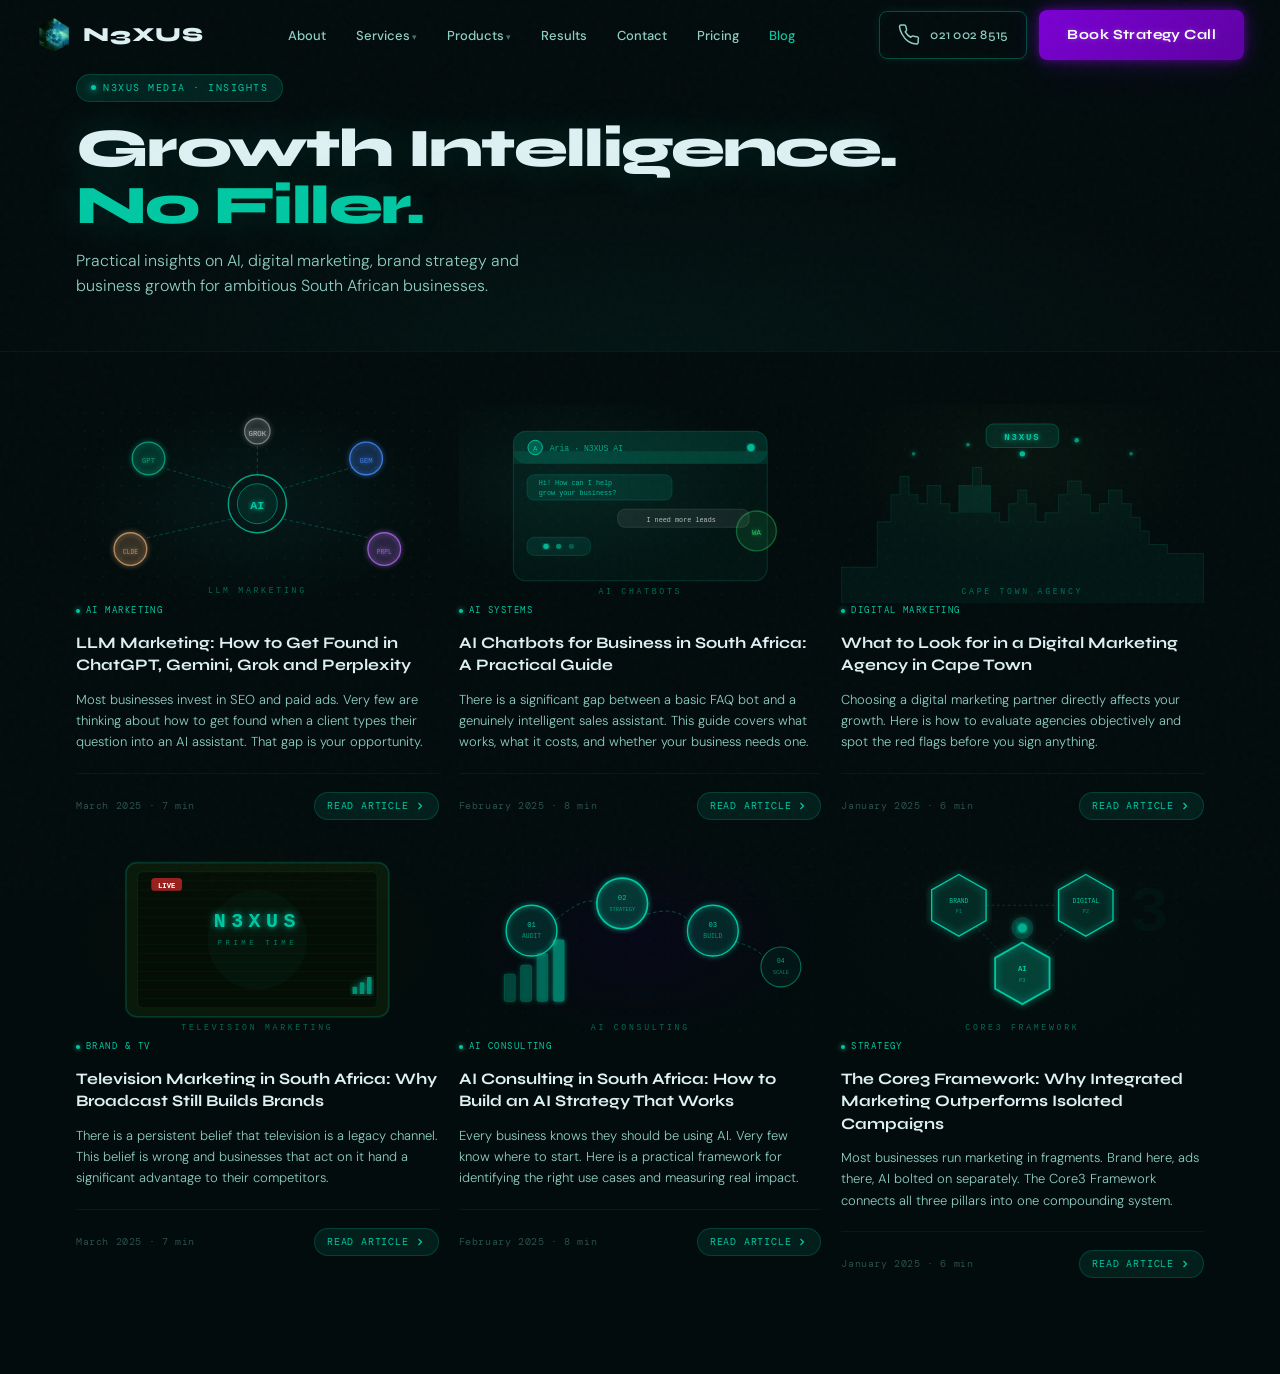
==== blog/index.html @ 3544cb9c "Add files via upload" ====
<!DOCTYPE html>
<html lang="en">
<head>
<meta charset="UTF-8">
<meta name="viewport" content="width=device-width, initial-scale=1.0, viewport-fit=cover">
<meta name="description" content="Growth intelligence for South African businesses. AI, digital marketing, brand strategy and business growth — no filler.">
<meta property="og:title" content="Blog &amp; Insights | N3XUS Media">
<meta property="og:description" content="Practical insights on AI, digital marketing, brand strategy and business growth for ambitious South African businesses.">
<title>Blog &amp; Insights | N3XUS Media</title>
<link rel="icon" type="image/svg+xml" href="[data-uri]">
<link rel="preconnect" href="https://fonts.googleapis.com">
<link rel="preconnect" href="https://fonts.gstatic.com" crossorigin>
<link href="https://fonts.googleapis.com/css2?family=Syne:wght@700;800&family=DM+Sans:wght@300;400;500;700&family=DM+Mono:wght@300;400;500&display=swap" rel="stylesheet">
<style>


/* ══════════════════════════════
   SYRAX UI DESIGN SYSTEM
   Applied to N3XUS Media v4
══════════════════════════════ */
:root {
  /* Backgrounds */
  --bg:       #030c0d;
  --bg2:      #040c0f;
  --bg3:      #060e11;
  --surface:  #091518;
  --surf2:    #0e1c20;

  /* Borders */
  --bdr:  rgba(0,200,163,0.08);
  --bdr2: rgba(0,200,163,0.18);
  --bdr3: rgba(0,200,163,0.3);

  /* Teal accent — primary brand */
  --accent:      #00c8a3;


  /* Text */
  --white:  #ddf0f2;
  --white2: #ddf0f2;
  --white3: #8ecfc4;
  --white4: #2a4f49;

  /* Gold — warnings / secondary status only */
  --gold:     #7b00d4;
  --gold2:    #5e00a3;
  --gold-dim: rgba(123,0,212,0.12);
  --gold-bdr: rgba(123,0,212,0.35);

  /* Status */
  --green: #00b391;
  --red:   #FF5555;

  /* Neon glows */
  --neon-teal:  0 0 2px rgba(255,255,255,0.15), 0 0 12px #00c8a3, 0 0 25px rgba(0,200,163,0.95), 0 0 55px rgba(0,200,163,0.6), 0 0 100px rgba(0,200,163,0.3), 0 0 160px rgba(0,200,163,0.12);
  --neon-gold:  0 0 2px rgba(255,255,255,0.15), 0 0 12px #7b00d4, 0 0 25px rgba(123,0,212,0.95), 0 0 55px rgba(123,0,212,0.65), 0 0 100px rgba(123,0,212,0.35), 0 0 160px rgba(123,0,212,0.15);

  --font-display: 'Syne', sans-serif;
  --font-head:    'Syne', sans-serif;
  --font-body:    'DM Sans', sans-serif;
  --font-mono:    'DM Mono', monospace;
}


/* ── BUTTON NEON PULSE ── */
@keyframes btnPulseGreen{
  0%,100%{box-shadow:0 0 8px #00c8a3,0 0 20px rgba(0,200,163,0.6),0 0 50px rgba(0,200,163,0.25),0 0 100px rgba(0,200,163,0.08)}
  50%{box-shadow:0 0 14px #00c8a3,0 0 35px rgba(0,200,163,0.8),0 0 80px rgba(0,200,163,0.4),0 0 140px rgba(0,200,163,0.15)}
}
@keyframes btnPulsePurple{
  0%,100%{box-shadow:0 0 8px #7b00d4,0 0 20px rgba(123,0,212,0.65),0 0 50px rgba(123,0,212,0.28),0 0 100px rgba(123,0,212,0.1)}
  50%{box-shadow:0 0 14px #7b00d4,0 0 35px rgba(123,0,212,0.85),0 0 80px rgba(123,0,212,0.45),0 0 140px rgba(123,0,212,0.18)}
}

*,*::before,*::after{box-sizing:border-box;margin:0;padding:0;-webkit-tap-highlight-color:transparent}
html{scroll-behavior:smooth;-webkit-text-size-adjust:100%}
body{
  background:var(--bg);color:var(--white2);
  font-family:var(--font-body);font-size:16px;line-height:1.6;
  overflow-x:hidden;-webkit-font-smoothing:antialiased;
}

/* Scrollbar */
::-webkit-scrollbar{width:3px}
::-webkit-scrollbar-track{background:var(--bg)}
::-webkit-scrollbar-thumb{background:var(--accent);border-radius:3px;box-shadow:0 0 8px rgba(0,200,163,0.7)}

/* Fine grain texture */
body::before{
  content:'';position:fixed;inset:0;pointer-events:none;z-index:999;opacity:0.02;
  background-image:url("data:image/svg+xml,%3Csvg viewBox='0 0 200 200' xmlns='http://www.w3.org/2000/svg'%3E%3Cfilter id='n'%3E%3CfeTurbulence type='fractalNoise' baseFrequency='0.85' numOctaves='4'/%3E%3C/filter%3E%3Crect width='100%25' height='100%25' filter='url(%23n)'/%3E%3C/svg%3E");
}

img,svg,video{max-width:100%;height:auto}

/* ── LAYOUT ── */
.container{max-width:1200px;margin:0 auto;padding:0 36px}

/* ── TAGS ── */
.tag{
  display:inline-flex;align-items:center;gap:7px;
  background:rgba(0,200,163,0.12);border:1px solid rgba(0,200,163,0.2);
  color:var(--accent);padding:5px 14px;border-radius:100px;
  font-family:var(--font-mono);font-size:10px;letter-spacing:0.15em;text-transform:uppercase;
}
.tag::before{content:'';width:5px;height:5px;background:var(--accent);border-radius:50%;box-shadow:0 0 6px var(--accent), 0 0 15px rgba(0,200,163,0.7)}
.tag-ice{
  display:inline-flex;align-items:center;gap:7px;
  background:rgba(0,200,163,0.07);border:1px solid rgba(0,200,163,0.2);
  color:var(--accent);padding:5px 14px;border-radius:100px;
  font-family:var(--font-mono);font-size:10px;letter-spacing:0.15em;text-transform:uppercase;
}

.tag-purple{
  display:inline-flex;align-items:center;gap:7px;
  background:rgba(0,200,163,0.08);border:1px solid rgba(0,200,163,0.2);
  color:var(--accent);padding:5px 14px;border-radius:100px;
  font-family:var(--font-mono);font-size:10px;letter-spacing:0.15em;text-transform:uppercase;
}
.tag-purple::before{content:'';width:5px;height:5px;background:var(--accent);border-radius:50%;
  box-shadow:0 0 6px var(--accent),0 0 16px rgba(0,200,163,0.6)}

.tag-ice::before{content:'';width:5px;height:5px;background:var(--accent);border-radius:50%;box-shadow:0 0 6px var(--accent), 0 0 15px rgba(0,200,163,0.7)}

/* ── BUTTONS ── */
.btn-primary{
  display:inline-flex;align-items:center;gap:10px;
  background:var(--accent);color:#030d07;
  font-family:var(--font-head);font-size:14px;font-weight:700;
  padding:14px 28px;border-radius:8px;border:none;cursor:pointer;
  text-decoration:none;transition:all 0.3s;letter-spacing:0.03em;
  box-shadow:0 0 8px rgba(0,200,163,0.5),0 0 22px rgba(0,200,163,0.25),0 0 50px rgba(0,200,163,0.1);
  text-shadow:0 0 6px rgba(0,50,20,0.5);
}
.btn-primary:hover{transform:translateY(-2px);box-shadow:0 0 10px rgba(0,200,163,0.8),0 0 30px rgba(0,200,163,0.55),0 0 70px rgba(0,200,163,0.3),0 0 130px rgba(0,200,163,0.12)}

.btn-gold{
  display:inline-flex;align-items:center;gap:10px;
  background:linear-gradient(135deg,var(--gold),var(--gold2));color:#fff;
  font-family:var(--font-head);font-size:14px;font-weight:700;
  padding:14px 28px;border-radius:8px;border:none;cursor:pointer;
  text-decoration:none;transition:all 0.3s;letter-spacing:0.03em;
  box-shadow:0 0 8px rgba(123,0,212,0.55),0 0 22px rgba(123,0,212,0.3),0 0 50px rgba(123,0,212,0.12);
  text-shadow:0 0 6px rgba(200,150,255,0.4);
}
.btn-gold:hover{transform:translateY(-2px);box-shadow:0 0 10px rgba(123,0,212,0.85),0 0 30px rgba(123,0,212,0.6),0 0 70px rgba(123,0,212,0.35),0 0 130px rgba(123,0,212,0.15)}

.btn-ghost{
  display:inline-flex;align-items:center;gap:10px;
  background:transparent;border:1px solid rgba(0,200,163,0.35);color:var(--white3);
  font-family:var(--font-head);font-size:14px;font-weight:500;
  padding:13px 28px;border-radius:8px;cursor:pointer;
  text-decoration:none;transition:all 0.3s;letter-spacing:0.02em;
  box-shadow:0 0 10px rgba(0,200,163,0.12),inset 0 0 12px rgba(0,200,163,0.04);
}
.btn-ghost:hover{border-color:var(--accent);color:var(--white);box-shadow:0 0 12px rgba(0,200,163,0.5),0 0 35px rgba(0,200,163,0.2),inset 0 0 20px rgba(0,200,163,0.06)}

/* ── SECTION HEAD ── */
.sec-head{text-align:center;margin-bottom:64px}
.sec-head .tag,.sec-head .tag-ice{margin-bottom:22px}
.sec-head h2{
  font-family:var(--font-display);font-size:clamp(2rem,4vw,3rem);font-weight:800;
  line-height:1.1;margin-bottom:18px;letter-spacing:-0.02em;
  text-shadow:0 0 18px rgba(0,200,163,0.6), 0 0 45px rgba(0,200,163,0.3), 0 0 90px rgba(0,200,163,0.08);
}
.sec-head p{font-size:0.95rem;color:var(--white3);max-width:580px;margin:0 auto;line-height:1.8;font-weight:300}

/* ── NEON TEXT ── */
.neon-w{color:var(--accent);text-shadow:0 0 2px rgba(255,255,255,0.12), 0 0 20px rgba(0,200,163,0.9), 0 0 45px rgba(0,200,163,0.6), 0 0 90px rgba(0,200,163,0.3)}
.neon-g{color:var(--gold);text-shadow:0 0 2px rgba(255,255,255,0.12), 0 0 20px rgba(123,0,212,0.9), 0 0 45px rgba(123,0,212,0.6), 0 0 90px rgba(123,0,212,0.3)}
.neon-i{color:var(--accent);text-shadow:0 0 2px rgba(255,255,255,0.12), 0 0 20px rgba(0,200,163,0.9), 0 0 45px rgba(0,200,163,0.6), 0 0 90px rgba(0,200,163,0.3)}

/* ── N3XUS BRAND FONT ── */
.n3xus-brand{font-family:var(--font-display);font-weight:800;letter-spacing:0.04em;text-transform:uppercase;font-style:normal}

/* ══════════════════════════════
   CORE3 FRAMEWORK SECTION
══════════════════════════════ */
.core3{
  padding:120px 0;position:relative;overflow:hidden;
  background:radial-gradient(ellipse 70% 60% at 50% 100%,rgba(0,200,163,0.06) 0%,transparent 60%);
}
.core3::before{
  content:'';position:absolute;inset:0;
  background-image:radial-gradient(rgba(0,200,163,0.05) 1px,transparent 1px);
  background-size:50px 50px;
  mask-image:radial-gradient(ellipse 90% 80% at 50% 50%,black,transparent);
}
.core3-triangle{
  position:absolute;top:50%;left:50%;transform:translate(-50%,-50%);
  width:600px;height:600px;pointer-events:none;opacity:0.04;
}
.core3-connector{
  display:flex;align-items:center;justify-content:center;margin:64px 0 56px;
  gap:0;position:relative;
}
.core3-connector::before{
  content:'';position:absolute;top:50%;left:calc(16.66% + 20px);right:calc(16.66% + 20px);
  height:1px;background:linear-gradient(90deg,transparent,var(--accent),rgba(0,200,163,0.5),var(--accent),transparent);
  transform:translateY(-50%);opacity:0.4;
}
.c3-node{
  display:flex;flex-direction:column;align-items:center;gap:8px;
  flex:1;position:relative;z-index:1;
}
.c3-node-num{
  font-family:var(--font-display);font-weight:800;font-size:11px;
  letter-spacing:0.18em;text-transform:uppercase;color:var(--white4);
  font-family:var(--font-mono);
}
.c3-icon-wrap{
  width:72px;height:72px;border-radius:20px;
  display:flex;align-items:center;justify-content:center;
  background:var(--surface);border:1px solid var(--bdr2);
  transition:all 0.35s;position:relative;
}
.c3-icon-wrap.p1{border-color:rgba(0,200,163,0.3);box-shadow:0 0 20px rgba(0,200,163,0.08),inset 0 0 20px rgba(0,200,163,0.04)}
.c3-icon-wrap.p2{border-color:rgba(0,200,163,0.25);box-shadow:0 0 20px rgba(0,200,163,0.06),inset 0 0 20px rgba(0,200,163,0.03)}
.c3-icon-wrap.p3{border-color:rgba(0,200,163,0.3);box-shadow:0 0 20px rgba(0,200,163,0.08),inset 0 0 20px rgba(0,200,163,0.04)}
.c3-node-lbl{font-family:var(--font-mono);font-size:9px;color:var(--white3);letter-spacing:0.14em;text-transform:uppercase;text-align:center}

.core3-pillars{display:grid;grid-template-columns:repeat(3,1fr);gap:24px;margin-top:0}
.c3-card{
  background:var(--surface);border:1px solid var(--bdr);
  border-radius:20px;padding:36px 32px;position:relative;overflow:hidden;
  transition:all 0.35s;cursor:default;
}
.c3-card:hover{transform:translateY(-4px)}
.c3-card.p1{border-top:2px solid rgba(0,200,163,0.4)}
.c3-card.p1:hover{border-color:rgba(0,200,163,0.5);box-shadow:0 20px 60px rgba(0,0,0,0.3),0 0 30px rgba(0,200,163,0.06)}
.c3-card.p2{border-top:2px solid rgba(0,200,163,0.35)}
.c3-card.p2:hover{border-color:rgba(0,200,163,0.45);box-shadow:0 20px 60px rgba(0,0,0,0.3),0 0 30px rgba(0,200,163,0.06)}
.c3-card.p3{border-top:2px solid rgba(0,200,163,0.4)}
.c3-card.p3:hover{border-color:rgba(0,200,163,0.5);box-shadow:0 20px 60px rgba(0,0,0,0.3),0 0 30px rgba(0,200,163,0.06)}
.c3-pill-num{
  display:inline-flex;align-items:center;justify-content:center;
  width:28px;height:28px;border-radius:8px;
  font-family:var(--font-display);font-weight:800;font-size:13px;
  margin-bottom:20px;
}
.c3-pill-num.p1{background:rgba(0,200,163,0.12);color:var(--accent);border:1px solid rgba(0,200,163,0.25)}
.c3-pill-num.p2{background:rgba(0,200,163,0.1);color:var(--accent);border:1px solid rgba(0,200,163,0.2)}
.c3-pill-num.p3{background:rgba(0,200,163,0.12);color:var(--accent);border:1px solid rgba(0,200,163,0.25)}
.c3-card-icon{margin-bottom:16px}
.c3-card-icon.p1{color:var(--accent)}
.c3-card-icon.p2{color:var(--accent)}
.c3-card-icon.p3{color:var(--accent)}
.c3-card h3{
  font-family:var(--font-display);font-weight:800;font-size:1.2rem;
  letter-spacing:-0.01em;margin-bottom:8px;color:var(--white);line-height:1.2;
}
.c3-card-tagline{
  font-family:var(--font-mono);font-size:9px;letter-spacing:0.14em;
  text-transform:uppercase;margin-bottom:16px;
}
.c3-card-tagline.p1{color:var(--accent)}
.c3-card-tagline.p2{color:var(--accent)}
.c3-card-tagline.p3{color:var(--accent)}
.c3-card p{font-size:14px;color:var(--white3);line-height:1.7;margin-bottom:22px;font-weight:300}
.c3-services{display:flex;flex-direction:column;gap:6px}
.c3-svc{
  display:flex;align-items:center;gap:8px;
  font-size:12px;color:var(--white3);font-weight:400;
}
.c3-svc::before{
  content:'';width:4px;height:4px;border-radius:50%;flex-shrink:0;
}
.c3-card.p1 .c3-svc::before{background:var(--accent)}
.c3-card.p2 .c3-svc::before{background:var(--accent)}
.c3-card.p3 .c3-svc::before{background:var(--accent)}
.c3-convergence{
  margin-top:80px;
  background:var(--surface);border:1px solid var(--bdr2);border-radius:20px;
  padding:40px 48px;display:flex;align-items:center;justify-content:space-between;gap:40px;
  position:relative;overflow:hidden;
}
.c3-convergence::before{
  content:'';position:absolute;top:0;left:0;right:0;height:1px;
  background:linear-gradient(90deg,transparent,var(--accent),rgba(0,200,163,0.5),var(--accent),transparent);
}
.c3-conv-text{flex:1}
.c3-conv-text h3{
  font-family:var(--font-display);font-weight:800;font-size:1.6rem;
  letter-spacing:-0.02em;margin-bottom:12px;color:var(--white);
  text-shadow:0 0 18px rgba(0,200,163,0.4),0 0 40px rgba(0,200,163,0.15);
}
.c3-conv-text p{font-size:15px;color:var(--white3);line-height:1.7;font-weight:300;max-width:480px}
.c3-conv-action{flex-shrink:0}
@media(max-width:900px){
  .core3-pillars{grid-template-columns:1fr}
  .core3-connector{display:none}
  .c3-convergence{flex-direction:column;padding:32px;gap:24px}
  .c3-convergence .c3-conv-action{width:100%}
  .c3-convergence .c3-conv-action a{width:100%;justify-content:center}
}

/* ══════════════════════════════
   PROBLEM SECTION
══════════════════════════════ */
.problem{
  padding:100px 0;
  background:var(--surface);border-top:1px solid var(--bdr);border-bottom:1px solid var(--bdr);
}
.prob-grid{display:grid;grid-template-columns:1fr 1fr;gap:80px;align-items:center}
.prob-left h2{
  font-family:var(--font-display);font-weight:800;
  font-size:clamp(1.9rem,3.5vw,2.6rem);line-height:1.1;letter-spacing:-0.02em;
  margin-bottom:20px;color:var(--white);
  text-shadow:0 0 18px rgba(0,200,163,0.5),0 0 45px rgba(0,200,163,0.2);
}
.prob-left p{font-size:15px;color:var(--white3);line-height:1.8;margin-bottom:32px;font-weight:300}
.prob-pains{display:flex;flex-direction:column;gap:10px;margin-bottom:36px}
.prob-pain{
  display:flex;align-items:flex-start;gap:12px;
  font-size:13px;color:var(--white3);line-height:1.5;
}
.prob-pain::before{
  content:'✕';font-size:10px;font-weight:700;color:rgba(255,85,85,0.7);
  width:18px;height:18px;border-radius:5px;background:rgba(255,85,85,0.08);border:1px solid rgba(255,85,85,0.2);
  display:flex;align-items:center;justify-content:center;flex-shrink:0;margin-top:2px;
}
.prob-right{display:flex;flex-direction:column;gap:16px}
.prob-sol{
  background:var(--surf2);border:1px solid var(--bdr2);border-radius:16px;
  padding:24px 28px;position:relative;overflow:hidden;
  transition:all 0.3s;
}
.prob-sol::before{
  content:'';position:absolute;left:0;top:0;bottom:0;width:3px;border-radius:3px;
}
.prob-sol.s1::before{background:var(--accent);box-shadow:0 0 10px rgba(0,200,163,0.6)}
.prob-sol.s2::before{background:var(--accent);box-shadow:0 0 10px rgba(0,200,163,0.5)}
.prob-sol.s3::before{background:var(--accent);box-shadow:0 0 10px rgba(0,200,163,0.6)}
.prob-sol:hover{transform:translateX(4px)}
.prob-sol h4{font-family:var(--font-head);font-weight:700;font-size:14px;margin-bottom:6px;color:var(--white)}
.prob-sol p{font-size:13px;color:var(--white3);line-height:1.6;font-weight:300}
@media(max-width:860px){
  .prob-grid{grid-template-columns:1fr;gap:48px}
}

@media(max-width:768px){
  .grid-3-col{ grid-template-columns:1fr !important; }
}

/* ── REVEAL ── */
.reveal{opacity:0;transform:translateY(28px);transition:opacity 0.7s ease,transform 0.7s ease}
.reveal.vis{opacity:1;transform:translateY(0)}
.rev-l{opacity:0;transform:translateX(-30px);transition:opacity 0.7s ease,transform 0.7s ease}
.rev-l.vis{opacity:1;transform:translateX(0)}
.rev-r{opacity:0;transform:translateX(30px);transition:opacity 0.7s ease,transform 0.7s ease}
.rev-r.vis{opacity:1;transform:translateX(0)}

.n3xus-hex{display:block}

/* ══════════════════════════════
   NAVIGATION
══════════════════════════════ */
nav{
  position:fixed;top:0;left:0;right:0;z-index:300;
  padding:0 36px;height:70px;
  display:flex;align-items:center;justify-content:space-between;
  transition:all 0.4s;
}
nav.scrolled{
  background:rgba(3,12,13,0.92);backdrop-filter:blur(28px) saturate(1.6);
  border-bottom:1px solid var(--bdr);
}
.nav-logo{
  display:flex;align-items:center;gap:11px;
  font-family:var(--font-display);font-size:20px;font-weight:800;letter-spacing:0.04em;
  text-decoration:none;color:var(--white);
}
.nav-hex{width:36px;height:36px;flex-shrink:0;mix-blend-mode:screen;object-fit:contain}

.nav-links{display:flex;align-items:center;gap:2px;list-style:none}
.nav-links a{
  color:var(--white3);text-decoration:none;font-size:13px;font-weight:500;
  padding:8px 14px;border-radius:6px;transition:all 0.2s;
}
.nav-links a:hover{color:var(--white);background:rgba(0,200,163,0.08)}
.has-dd{position:relative}.has-dd>a{padding-bottom:16px}
.has-dd>a::after{content:' ▾';font-size:9px;opacity:0.5}
.dd{
  display:block;visibility:hidden;opacity:0;pointer-events:none;transition:opacity 0.2s 0.1s,visibility 0.2s 0.1s,pointer-events 0s 0.1s;position:absolute;top:100%;left:50%;transform:translateX(-50%);
  background:var(--surf2);border:1px solid var(--bdr2);
  border-radius:12px;padding:8px;padding-top:16px;min-width:210px;box-shadow:0 24px 60px rgba(0,0,0,0.7);
}
.has-dd:hover .dd{visibility:visible;opacity:1;pointer-events:auto;transition:opacity 0.15s,visibility 0.15s,pointer-events 0s}
.dd a{display:block;padding:10px 16px;border-radius:8px;font-size:13px;color:var(--white3);white-space:nowrap}
.dd a:hover{color:var(--accent);background:rgba(0,200,163,0.08)}

.nav-cta{display:flex;align-items:center;gap:12px}
.nav-mob-btn{
  display:none;background:var(--surface);border:1px solid var(--bdr);
  color:var(--white2);width:40px;height:40px;border-radius:8px;
  cursor:pointer;font-size:18px;align-items:center;justify-content:center;
}
@media(max-width:960px){.nav-links,.nav-cta .btn-ghost{display:none}.nav-mob-btn{display:flex}}

/* ══════════════════════════════
   HERO
══════════════════════════════ */
.hero{
  min-height:100vh;display:flex;align-items:center;
  padding:120px 0 80px;position:relative;overflow:hidden;z-index:1;
}

.hero-grid{
  position:absolute;inset:0;pointer-events:none;
  background-image:radial-gradient(rgba(0,200,163,0.07) 1px,transparent 1px);
  background-size:40px 40px;
  mask-image:radial-gradient(ellipse 80% 80% at 50% 50%,black,transparent);
}

.hero-glow1{
  position:absolute;width:700px;height:700px;border-radius:50%;
  background:radial-gradient(circle,rgba(0,200,163,0.14) 0%,rgba(0,200,163,0.04) 50%,transparent 70%);
  top:-200px;right:-100px;pointer-events:none;
  animation:orbFloat 9s ease-in-out infinite;
}
.hero-glow2{
  position:absolute;width:500px;height:500px;border-radius:50%;
  background:radial-gradient(circle,rgba(0,200,163,0.08) 0%,rgba(0,200,163,0.02) 50%,transparent 70%);
  bottom:-100px;left:-100px;pointer-events:none;
  animation:orbFloat 7s ease-in-out infinite reverse;
}
@keyframes orbFloat{0%,100%{transform:scale(1)}50%{transform:scale(1.12)}}

.hero-inner{position:relative;z-index:2;max-width:780px}

.hero-badge{
  display:inline-flex;align-items:center;gap:9px;
  background:rgba(0,200,163,0.12);border:1px solid rgba(0,200,163,0.3);
  color:var(--accent);padding:7px 16px;border-radius:100px;
  font-family:var(--font-mono);font-size:10px;letter-spacing:0.15em;text-transform:uppercase;
  margin-bottom:28px;animation:fadeUp 0.8s ease 0.1s both;
}
.badge-dot{
  width:7px;height:7px;background:var(--accent);border-radius:50%;
  box-shadow:0 0 6px var(--accent), 0 0 15px rgba(0,200,163,0.7);animation:blink 2.2s ease-in-out infinite;
}
@keyframes blink{0%,100%{opacity:1}50%{opacity:0.2}}

.hero h1{
  font-family:var(--font-display);font-weight:800;
  font-size:clamp(2.6rem,5.5vw,5rem);
  line-height:1.05;letter-spacing:-0.025em;margin-bottom:24px;
  animation:fadeUp 0.8s ease 0.2s both;
  color:var(--white);
  text-shadow:0 0 2px rgba(255,255,255,0.1), 0 0 20px rgba(0,200,163,0.9), 0 0 55px rgba(0,200,163,0.5), 0 0 110px rgba(0,200,163,0.2);
}
.h1-sub{display:block;color:inherit;text-shadow:inherit;font-weight:800;margin-top:4px}

.hero-sub{
  font-size:clamp(16px,1.8vw,19px);color:var(--white3);line-height:1.75;font-weight:300;
  max-width:600px;margin-bottom:40px;animation:fadeUp 0.8s ease 0.3s both;
}
.hero-actions{
  display:flex;flex-wrap:wrap;gap:14px;
  animation:fadeUp 0.8s ease 0.4s both;margin-bottom:60px;
}
.hero-stats{
  display:flex;gap:40px;flex-wrap:wrap;
  border-top:1px solid var(--bdr);padding-top:36px;
  animation:fadeUp 0.8s ease 0.5s both;
}
.hs-num{font-family:var(--font-display);font-weight:800;font-size:36px;letter-spacing:-0.02em;display:block;color:var(--white)}
.hs-accent{color:var(--accent);text-shadow:0 0 2px rgba(255,255,255,0.1), 0 0 20px rgba(0,200,163,0.8)}
.hs-lbl{font-size:11px;color:var(--white3);font-family:var(--font-mono);text-transform:uppercase;letter-spacing:0.08em;margin-top:2px}

/* Hero floating cards */
.hero-cards{
  position:absolute;right:0;top:50%;transform:translateY(-50%);
  width:330px;display:flex;flex-direction:column;gap:10px;
  animation:fadeUp 1s ease 0.5s both;
}
.hcard{
  background:var(--surface);border:1px solid var(--bdr2);
  border-radius:14px;padding:20px;position:relative;overflow:hidden;
}
.hcard::before{
  content:'';position:absolute;top:0;left:0;right:0;height:1px;
  background:linear-gradient(90deg,transparent,var(--accent),transparent);
}
.hcard-lbl{font-family:var(--font-mono);font-size:9px;color:var(--white3);text-transform:uppercase;letter-spacing:0.12em;margin-bottom:10px}
.hcard-num{font-family:var(--font-display);font-weight:800;font-size:40px;letter-spacing:-0.02em;color:var(--white)}
.hcard-num span{color:var(--accent)}
.hcard-sub{font-size:12px;color:var(--white3);margin-top:4px}
.hcard-bar{margin-top:14px;background:var(--bg);border-radius:4px;height:3px}
.hcard-fill{height:100%;border-radius:4px;background:var(--accent);animation:barFill 2s ease 1s both}
@keyframes barFill{from{width:0}}
.kpi-row{display:flex;justify-content:space-between;margin-bottom:8px;font-size:13px}
.kpi-lbl{color:var(--white3)}
.kpi-up{color:var(--green);font-family:var(--font-mono);font-size:12px}

@keyframes fadeUp{from{opacity:0;transform:translateY(24px)}to{opacity:1;transform:translateY(0)}}
@media(max-width:1100px){.hero-cards{display:none}}

/* ══════════════════════════════
   MARQUEE
══════════════════════════════ */
.marquee{
  border-top:1px solid var(--bdr);border-bottom:1px solid var(--bdr);
  padding:18px 0;overflow:hidden;background:var(--surface);
}
.m-track{display:flex;gap:56px;align-items:center;animation:scroll 30s linear infinite;width:max-content}
.m-track:hover{animation-play-state:paused}
@keyframes scroll{to{transform:translateX(-50%)}}
.m-item{font-family:var(--font-mono);font-size:12px;color:var(--white3);letter-spacing:0.1em;white-space:nowrap}
.m-item span{color:var(--accent)}

.m-item:nth-child(even) span{color:var(--gold)}

.m-dot{color:var(--bdr3);font-size:10px}

/* ══════════════════════════════
   SOLUTIONS
══════════════════════════════ */
.solutions{padding:120px 0}
.sol-grid{
  display:grid;grid-template-columns:repeat(4,1fr);
  gap:1px;background:var(--bdr);border:1px solid var(--bdr);
  border-radius:16px;overflow:hidden;
}
.sol-card{
  background:var(--surface);padding:32px 26px;
  transition:background 0.3s;cursor:pointer;position:relative;overflow:hidden;
}
.sol-card:hover{background:var(--surf2)}
.sol-card::after{
  content:'';position:absolute;bottom:0;left:0;right:0;height:2px;
  background:linear-gradient(90deg,transparent,var(--accent),var(--gold),transparent);
  transform:scaleX(0);transform-origin:left;transition:transform 0.4s cubic-bezier(0.4,0,0.2,1);
}
.sol-card:hover::after{transform:scaleX(1)}
.sol-icon{width:26px;height:26px;margin-bottom:14px;display:flex;align-items:center;justify-content:center;color:var(--accent)}
.sol-card h3{font-family:var(--font-head);font-size:14px;font-weight:700;color:var(--white);margin-bottom:8px}
.sol-card p{font-size:12px;color:var(--white3);line-height:1.6;font-weight:300}
.sol-new{
  display:inline-block;font-family:var(--font-mono);font-size:8px;text-transform:uppercase;
  letter-spacing:0.1em;color:var(--gold);border:1px solid rgba(123,0,212,0.3);
  border-radius:4px;padding:2px 8px;margin-top:10px;
  text-shadow:0 0 8px rgba(123,0,212,0.7);
}
@media(max-width:900px){.sol-grid{grid-template-columns:repeat(2,1fr)}}
@media(max-width:520px){.sol-grid{grid-template-columns:1fr}}

/* ══════════════════════════════
   TV MARKETING
══════════════════════════════ */
.tv-sec{padding:120px 0;background:var(--bg2);position:relative;overflow:hidden}
.tv-sec::before{
  content:'';position:absolute;inset:0;
  background:radial-gradient(ellipse 50% 60% at 80% 50%,rgba(0,200,163,0.07) 0%,transparent 65%),radial-gradient(ellipse 40% 50% at 20% 50%,rgba(123,0,212,0.05) 0%,transparent 65%);
  pointer-events:none;
}
.two-col{display:grid;grid-template-columns:1fr 1fr;gap:80px;align-items:center}
@media(max-width:900px){.two-col{grid-template-columns:1fr;gap:48px}}
.two-col.flip{direction:rtl}
.two-col.flip>*{direction:ltr}

.eyebrow{
  font-family:var(--font-mono);font-size:0.68rem;color:var(--accent);
  letter-spacing:0.15em;text-transform:uppercase;margin-bottom:10px;
}
.display-h{
  font-family:var(--font-display);font-weight:800;
  font-size:clamp(1.8rem,3.5vw,2.6rem);line-height:1.1;letter-spacing:-0.02em;margin-bottom:20px;
  color:var(--white);
  text-shadow:0 0 18px rgba(0,200,163,0.6), 0 0 45px rgba(0,200,163,0.3), 0 0 90px rgba(0,200,163,0.08);
}
.body-p{font-size:0.95rem;color:var(--white3);line-height:1.8;margin-bottom:28px;font-weight:300}

.pill-list{display:flex;flex-direction:column;gap:12px;margin-bottom:32px}
.pill{
  display:flex;align-items:flex-start;gap:14px;padding:18px 20px;
  background:var(--surface);border:1px solid var(--bdr);border-radius:12px;transition:all 0.3s;
}
.pill:hover{border-color:var(--bdr3);background:var(--surf2)}
.pill-ic{width:22px;height:22px;flex-shrink:0;margin-top:1px;display:flex;align-items:center;justify-content:center;color:var(--accent)}
.pill-tt{font-family:var(--font-head);font-size:13px;font-weight:700;color:var(--white);margin-bottom:3px}
.pill-dd{font-size:12px;color:var(--white3);line-height:1.5;font-weight:300}

/* TV mock screen */
.tv-mock{
  background:var(--surface);border:4px solid #0d1a1c;border-radius:20px;overflow:hidden;
  box-shadow:0 40px 100px rgba(0,0,0,0.6),0 0 40px rgba(0,200,163,0.06);
}
.tv-screen{
  background:linear-gradient(135deg,var(--bg3) 0%,var(--surface) 100%);
  padding:28px;min-height:280px;display:flex;flex-direction:column;justify-content:space-between;
}
.tv-brand{
  font-family:var(--font-display);font-weight:800;font-size:48px;letter-spacing:0.06em;
  color:var(--white);text-shadow:var(--neon-teal);text-align:center;padding:24px 0;
}
.tv-sub{text-align:center;font-size:12px;color:var(--white3);letter-spacing:0.3em;text-transform:uppercase;font-family:var(--font-mono)}
.tv-metrics{display:flex;gap:0;border-top:1px solid var(--bdr);margin-top:20px}
.tv-m{flex:1;text-align:center;padding:14px 0}
.tv-m:not(:last-child){border-right:1px solid var(--bdr)}
.tv-m-num{font-family:var(--font-display);font-weight:800;font-size:26px;letter-spacing:-0.01em;color:var(--white)}
.tv-m-num span{color:var(--accent)}
.tv-m-lbl{font-size:9px;color:var(--white3);font-family:var(--font-mono);text-transform:uppercase;letter-spacing:0.08em;margin-top:2px}
.tv-bars{display:flex;gap:4px;align-items:flex-end;height:48px;padding-top:12px}
.tv-b{
  flex:1;background:linear-gradient(to top,var(--accent),rgba(0,200,163,0.3));
  border-radius:2px 2px 0 0;opacity:0.8;animation:barUp 1.2s ease both;
}
@keyframes barUp{from{transform:scaleY(0);transform-origin:bottom}}
.tv-b:nth-child(1){height:35%;animation-delay:.05s}.tv-b:nth-child(2){height:55%;animation-delay:.1s}
.tv-b:nth-child(3){height:42%;animation-delay:.15s}.tv-b:nth-child(4){height:75%;animation-delay:.2s}
.tv-b:nth-child(5){height:60%;animation-delay:.25s}.tv-b:nth-child(6){height:90%;animation-delay:.3s}
.tv-b:nth-child(7){height:70%;animation-delay:.35s}
.tv-b:nth-child(8){height:100%;animation-delay:.4s;background:var(--accent);opacity:1}
.tv-b:nth-child(9){height:78%;animation-delay:.45s}.tv-b:nth-child(10){height:93%;animation-delay:.5s}
.tv-stand{height:22px;background:var(--bg3);display:flex;justify-content:center;align-items:center}
.tv-stand::after{content:'';width:56px;height:4px;background:var(--surface);border-radius:2px}

/* ══════════════════════════════
   BRAND ACTIVATIONS
══════════════════════════════ */
.brand-act{padding:120px 0}
.act-grid{display:grid;grid-template-columns:repeat(3,1fr);gap:14px}
@media(max-width:900px){.act-grid{grid-template-columns:1fr 1fr}}
.act-card{
  background:var(--surface);border:1px solid var(--bdr);
  border-radius:14px;padding:26px;transition:all 0.3s;
}
.act-card:hover{border-color:var(--bdr3);transform:translateY(-3px);box-shadow:0 16px 40px rgba(0,0,0,0.4),0 0 25px rgba(0,200,163,0.25)}
.act-ic{width:32px;height:32px;margin-bottom:12px;display:flex;align-items:center;justify-content:center;color:var(--accent)}

.act-card:nth-child(even) .act-ic{color:var(--gold)}
.act-card:nth-child(even):hover{box-shadow:0 16px 40px rgba(0,0,0,0.4),0 0 25px rgba(123,0,212,0.2)}

.act-tt{font-family:var(--font-head);font-size:14px;font-weight:700;color:var(--white);margin-bottom:6px}
.act-dd{font-size:12px;color:var(--white3);line-height:1.55;font-weight:300}

/* ══════════════════════════════
   N3XUS INTELLIGENCE PLATFORM
══════════════════════════════ */
.platform{padding:120px 0;background:var(--bg2);position:relative;overflow:hidden}
.platform::before{
  content:'';position:absolute;inset:0;
  background:radial-gradient(ellipse 60% 50% at 50% 50%,rgba(123,0,212,0.07) 0%,transparent 70%);
  pointer-events:none;
}
.intel-badge{
  display:inline-flex;align-items:center;gap:12px;
  background:rgba(123,0,212,0.12);border:1px solid rgba(123,0,212,0.28);
  border-radius:12px;padding:11px 18px;margin-bottom:22px;
}
.intel-ic{
  width:30px;height:30px;background:rgba(123,0,212,0.18);
  border-radius:8px;display:flex;align-items:center;justify-content:center;font-size:14px;
}
.intel-name{font-family:var(--font-display);font-weight:800;font-size:16px;letter-spacing:0.06em;color:var(--white)}
.intel-name span{color:var(--accent);text-shadow:0 0 2px rgba(255,255,255,0.1), 0 0 20px rgba(0,200,163,0.85), 0 0 45px rgba(0,200,163,0.5)}

.feat-list{list-style:none;margin-bottom:32px}
.feat-list li{
  display:flex;align-items:flex-start;gap:12px;padding:12px 0;
  border-bottom:1px solid var(--bdr);font-size:14px;color:var(--white3);font-weight:300;
}
.feat-list li:last-child{border-bottom:none}
.feat-list li::before{
  content:'◆';color:var(--gold);font-size:9px;margin-top:5px;
  flex-shrink:0;text-shadow:0 0 8px var(--gold),0 0 18px rgba(123,0,212,0.7);
}

/* Dashboard mock */
.dash{
  background:var(--surface);border:1px solid var(--bdr2);
  border-radius:18px;overflow:hidden;box-shadow:0 40px 100px rgba(0,0,0,0.5),0 0 30px rgba(0,200,163,0.05);
}
.dash-bar{
  background:var(--surf2);padding:12px 18px;
  display:flex;align-items:center;gap:8px;border-bottom:1px solid var(--bdr);
}
.db{width:10px;height:10px;border-radius:50%}
.db.r{background:#ff5f57}.db.y{background:#febc2e}.db.g{background:#28c840}
.dash-url{font-family:var(--font-mono);font-size:10px;color:var(--white3);margin-left:8px}
.dash-body{padding:18px}
.dash-kpis{display:grid;grid-template-columns:repeat(3,1fr);gap:10px;margin-bottom:14px}
.dk{background:var(--bg);border:1px solid var(--bdr);border-radius:10px;padding:14px;text-align:center}
.dk-v{font-family:var(--font-display);font-weight:800;font-size:22px;letter-spacing:-0.01em;color:var(--white)}
.dk-v span{color:var(--accent)}
.dk-l{font-size:9px;color:var(--white3);font-family:var(--font-mono);text-transform:uppercase;letter-spacing:0.08em;margin-top:2px}
.dash-chart{background:var(--bg);border:1px solid var(--bdr);border-radius:10px;padding:14px;margin-bottom:12px}
.dc-title{font-family:var(--font-mono);font-size:9px;color:var(--white3);text-transform:uppercase;letter-spacing:0.1em;margin-bottom:10px}
.dc-bars{display:flex;gap:3px;align-items:flex-end;height:54px}
.dc-b{
  flex:1;border-radius:2px 2px 0 0;
  background:linear-gradient(to top,var(--gold),rgba(123,0,212,0.4));
  opacity:0.75;animation:barUp 1.2s ease both;
}
.dc-b:nth-child(1){height:38%;animation-delay:.05s}.dc-b:nth-child(2){height:55%;animation-delay:.1s}
.dc-b:nth-child(3){height:44%;animation-delay:.15s}.dc-b:nth-child(4){height:78%;animation-delay:.2s}
.dc-b:nth-child(5){height:56%;animation-delay:.25s}.dc-b:nth-child(6){height:86%;animation-delay:.3s}
.dc-b:nth-child(7){height:67%;animation-delay:.35s}
.dc-b:nth-child(8){height:100%;animation-delay:.4s;background:var(--gold);opacity:1}
.dc-b:nth-child(9){height:74%;animation-delay:.45s}.dc-b:nth-child(10){height:91%;animation-delay:.5s}
.dc-b:nth-child(11){height:62%;animation-delay:.55s}.dc-b:nth-child(12){height:96%;animation-delay:.6s}
.dash-ai{
  background:rgba(123,0,212,0.1);border:1px solid rgba(123,0,212,0.2);
  border-radius:10px;padding:12px;display:flex;gap:10px;align-items:flex-start;
}
.ai-ic{
  width:26px;height:26px;background:rgba(123,0,212,0.18);border:1px solid rgba(123,0,212,0.3);
  border-radius:6px;display:flex;align-items:center;justify-content:center;font-size:11px;flex-shrink:0;
}
.ai-txt{font-size:11px;color:var(--white3);line-height:1.5}
.ai-txt strong{color:var(--gold)}

/* ══════════════════════════════
   AI CHATBOTS SECTION
══════════════════════════════ */
.ai-sec{padding:120px 0}
.chat-demo{
  background:var(--surface);border:1px solid var(--bdr2);
  border-radius:20px;padding:22px;box-shadow:0 30px 80px rgba(0,0,0,0.4);
}
.cd-top{
  display:flex;align-items:center;gap:12px;margin-bottom:18px;
  padding-bottom:14px;border-bottom:1px solid var(--bdr);
}
.cd-av{
  width:36px;height:36px;background:#030d07;
  border-radius:10px;display:flex;align-items:center;justify-content:center;flex-shrink:0;
  box-shadow:var(--neon-teal);
}
.cd-name{font-family:var(--font-head);font-size:13px;font-weight:700;color:var(--white)}
.cd-status{font-size:10px;color:var(--green);display:flex;align-items:center;gap:4px;font-family:var(--font-mono)}
.cd-status::before{content:'';width:6px;height:6px;background:var(--green);border-radius:50%;box-shadow:0 0 6px var(--green), 0 0 15px rgba(0,179,145,0.7)}
.chat-msgs{display:flex;flex-direction:column;gap:10px;margin-bottom:14px}
.cm{max-width:83%;padding:11px 14px;border-radius:14px;font-size:12px;line-height:1.55}
.cm.bot{background:var(--surf2);color:var(--white3);border:1px solid var(--bdr);align-self:flex-start;border-radius:4px 14px 14px 14px}
.cm.usr{background:var(--accent);color:#030c0d;align-self:flex-end;border-radius:14px 4px 14px 14px;font-weight:500}
.cd-inp{
  display:flex;gap:8px;align-items:center;
  background:var(--bg);border:1px solid var(--bdr);border-radius:10px;padding:9px 12px;
}
.cd-inp-txt{flex:1;font-size:12px;color:var(--white3)}
.cd-snd{
  width:26px;height:26px;background:var(--accent);border-radius:6px;
  display:flex;align-items:center;justify-content:center;font-size:11px;cursor:pointer;color:#030c0d;
  box-shadow:0 0 10px rgba(0,200,163,0.35);
}

.chips{display:flex;flex-wrap:wrap;gap:8px;margin-bottom:28px}
.chip{
  background:var(--surface);border:1px solid var(--bdr);
  color:var(--white3);font-size:12px;padding:6px 14px;border-radius:100px;transition:all 0.2s;
}
.chip:hover{border-color:var(--accent);color:var(--accent)}

/* ══════════════════════════════
   SERVICES TABS
══════════════════════════════ */
.services{padding:120px 0;background:var(--bg2)}
.svc-tabs{
  display:flex;gap:4px;background:var(--surface);border:1px solid var(--bdr);
  border-radius:12px;padding:4px;margin-bottom:44px;overflow-x:auto;
}
.svc-tab{display:inline-flex;align-items:center;gap:7px;
  flex:1;min-width:max-content;padding:10px 18px;border-radius:9px;
  font-family:var(--font-head);font-size:12px;font-weight:700;letter-spacing:0.02em;
  background:transparent;border:none;color:var(--white3);cursor:pointer;transition:all 0.2s;
}
.svc-tab.on{background:var(--surf2);color:var(--accent);border:1px solid var(--bdr2)}
.svc-tab:hover:not(.on){color:var(--white3)}
.svc-panel{display:none}
.svc-panel.on{display:block}
.svc-cards{display:grid;grid-template-columns:repeat(3,1fr);gap:18px}
@media(max-width:900px){.svc-cards{grid-template-columns:1fr 1fr}}
@media(max-width:560px){.svc-cards{grid-template-columns:1fr}}
.svc-card{
  background:var(--surface);border:1px solid var(--bdr);
  border-radius:14px;padding:26px;transition:all 0.3s;
}
.svc-card:hover{border-color:var(--bdr3);background:var(--surf2);transform:translateY(-3px);box-shadow:0 18px 40px rgba(0,0,0,0.35),0 0 20px rgba(0,200,163,0.15),0 0 40px rgba(123,0,212,0.1)}

.svc-card:nth-child(3n+2) .svc-card-ic{color:var(--gold)}

.svc-card-ic{width:28px;height:28px;margin-bottom:12px;display:flex;align-items:center;justify-content:center;color:var(--accent)}
.svc-card h4{font-family:var(--font-head);font-size:14px;font-weight:700;color:var(--white);margin-bottom:8px}
.svc-card p{font-size:12px;color:var(--white3);line-height:1.6;font-weight:300}

/* ══════════════════════════════
   LLM MARKETING
══════════════════════════════ */
.llm{padding:120px 0}
.llm-cards{display:grid;grid-template-columns:1fr 1fr;gap:12px;margin-bottom:14px}
.llm-card{
  background:var(--surface);border:1px solid var(--bdr);
  border-radius:12px;padding:16px;display:flex;align-items:center;gap:12px;transition:all 0.3s;
}
.llm-card:hover{border-color:var(--bdr3);background:var(--surf2)}
.llm-em{width:28px;height:28px;display:flex;align-items:center;justify-content:center;color:var(--accent);flex-shrink:0}

.llm-card:nth-child(odd){border-color:rgba(123,0,212,0.2)}
.llm-card:nth-child(odd) .llm-em{color:var(--gold)}
.llm-card:nth-child(odd):hover{border-color:rgba(123,0,212,0.45);background:rgba(123,0,212,0.05)}

.llm-n{font-family:var(--font-head);font-size:13px;font-weight:700;color:var(--white);margin-bottom:2px}
.llm-s{font-size:11px;color:var(--white3)}
.vis-box{background:var(--surface);border:1px solid var(--bdr);border-radius:12px;padding:18px}
.vis-title{font-family:var(--font-mono);font-size:9px;color:var(--white3);text-transform:uppercase;letter-spacing:0.1em;margin-bottom:14px}
.vis-row{display:flex;align-items:center;gap:10px;margin-bottom:12px}
.vis-lbl{font-size:11px;color:var(--white3);width:90px;flex-shrink:0}
.vis-track{flex:1;height:5px;background:var(--bg);border-radius:3px;overflow:hidden}
.vis-fill{height:100%;border-radius:3px;animation:barFill 1.5s ease both}
.vf1{background:var(--accent);width:87%;animation-delay:.2s}
.vf2{background:var(--accent);width:74%;animation-delay:.4s}
.vf3{background:var(--accent);width:91%;animation-delay:.6s}
.vf4{background:var(--accent);width:66%;animation-delay:.8s}
.vis-pct{font-family:var(--font-mono);font-size:10px;color:var(--white3);width:28px;text-align:right}

/* ══════════════════════════════
   PROCESS
══════════════════════════════ */
.process{padding:120px 0;background:var(--bg2)}
.proc-row{display:grid;grid-template-columns:repeat(4,1fr);position:relative}
.proc-row::before{
  content:'';position:absolute;top:28px;left:12.5%;right:12.5%;height:1px;
  background:linear-gradient(90deg,transparent,var(--accent),transparent);
  opacity:0.25;
}
@media(max-width:700px){.proc-row{grid-template-columns:1fr 1fr;gap:32px}.proc-row::before{display:none}}
.ps{padding:0 20px;text-align:center;position:relative;z-index:1}
.ps-num{
  width:56px;height:56px;border-radius:50%;margin:0 auto 20px;
  display:flex;align-items:center;justify-content:center;
  font-family:var(--font-mono);font-size:12px;background:var(--bg);border:2px solid;
}
.ps-num.n1{border-color:var(--accent);color:var(--accent);box-shadow:0 0 8px rgba(0,200,163,0.6), 0 0 25px rgba(0,200,163,0.35)}
.ps-num.n2{border-color:var(--accent);color:var(--accent);box-shadow:0 0 20px rgba(0,200,163,0.35)}
.ps-num.n3{border-color:var(--accent);color:var(--accent);box-shadow:0 0 20px rgba(0,200,163,0.35)}
.ps-num.n4{border-color:var(--green);color:var(--green);box-shadow:0 0 8px rgba(0,179,145,0.55), 0 0 25px rgba(0,179,145,0.3)}
.ps h4{font-family:var(--font-head);font-size:15px;font-weight:700;color:var(--white);margin-bottom:8px}
.ps p{font-size:12px;color:var(--white3);line-height:1.6;font-weight:300}

/* ══════════════════════════════
   INDUSTRIES
══════════════════════════════ */
.industries{padding:120px 0}
.ind-grid{display:grid;grid-template-columns:repeat(4,1fr);gap:14px}
@media(max-width:900px){.ind-grid{grid-template-columns:repeat(2,1fr)}}
.ind-card{
  background:var(--surface);border:1px solid var(--bdr);
  border-radius:14px;padding:26px;text-align:center;transition:all 0.3s;cursor:pointer;
}
.ind-card:hover{border-color:var(--bdr3);background:var(--surf2);transform:translateY(-4px);box-shadow:0 0 25px rgba(0,200,163,0.2),0 0 50px rgba(123,0,212,0.12)}
.ind-ic{width:32px;height:32px;margin-bottom:12px;display:flex;align-items:center;justify-content:center;margin:0 auto 12px;color:var(--accent)}

.ind-card:nth-child(even) .ind-ic{color:var(--gold)}
.ind-card:nth-child(even):hover{box-shadow:0 0 25px rgba(123,0,212,0.25),0 0 50px rgba(0,200,163,0.08)}

.ind-n{font-family:var(--font-head);font-size:13px;font-weight:700;color:var(--white);margin-bottom:5px}
.ind-d{font-size:11px;color:var(--white3);line-height:1.5;font-weight:300}

/* ══════════════════════════════
   PRICING
══════════════════════════════ */
.pricing{padding:120px 0;background:var(--bg2)}
.price-grid{display:grid;grid-template-columns:repeat(3,1fr);gap:18px}
@media(max-width:900px){.price-grid{grid-template-columns:1fr;max-width:420px;margin:0 auto}}
.pc{
  background:var(--surface);border:1px solid var(--bdr);
  border-radius:20px;padding:34px;position:relative;overflow:hidden;transition:all 0.3s;
}
.pc:hover{transform:translateY(-5px);box-shadow:0 30px 60px rgba(0,0,0,0.4),0 0 30px rgba(0,200,163,0.12)}
.pc.hot{background:linear-gradient(145deg,var(--surf2),rgba(123,0,212,0.1),rgba(0,200,163,0.06));border-color:rgba(123,0,212,0.4);box-shadow:0 0 25px rgba(123,0,212,0.2),0 0 0 1px rgba(123,0,212,0.35)}
.pc.hot::before{
  content:'';position:absolute;top:0;left:0;right:0;height:2px;
  background:linear-gradient(90deg,transparent,var(--gold),var(--accent),transparent);
  box-shadow:0 0 10px rgba(123,0,212,0.6);
}
.price-badge{
  display:inline-block;background:linear-gradient(135deg,var(--gold),var(--gold2));
  color:#f0e6ff;font-family:var(--font-mono);font-size:9px;letter-spacing:0.1em;
  text-transform:uppercase;padding:4px 12px;border-radius:100px;margin-bottom:18px;
}
.price-tier{font-family:var(--font-mono);font-size:11px;font-weight:400;color:var(--white3);letter-spacing:0.12em;text-transform:uppercase;margin-bottom:8px}
.price-num{font-family:var(--font-display);font-weight:800;font-size:52px;letter-spacing:-0.02em;color:var(--white);margin-bottom:4px}
.price-num sup{font-size:24px;vertical-align:top;margin-top:12px;color:var(--white3)}
.price-per{font-size:12px;color:var(--white3);margin-bottom:8px}
.price-tag{font-size:13px;color:var(--white3);margin-bottom:24px;line-height:1.5;font-weight:300}
.price-hr{height:1px;background:var(--bdr);margin-bottom:22px}
.price-fs{list-style:none;margin-bottom:28px}
.price-fs li{display:flex;align-items:flex-start;gap:10px;font-size:12px;color:var(--white3);padding:6px 0;font-weight:300}
.f-on{color:var(--green);font-size:11px;flex-shrink:0;margin-top:2px}
.f-off{color:var(--white3);font-size:11px;flex-shrink:0;margin-top:2px}

/* ══════════════════════════════
   RESULTS
══════════════════════════════ */
.results{padding:120px 0}
.result-metrics{display:grid;grid-template-columns:1fr 1fr;gap:18px}
.rm{
  background:var(--surface);border:1px solid var(--bdr);
  border-radius:16px;padding:26px;position:relative;overflow:hidden;
}
.rm::after{content:'';position:absolute;bottom:0;left:0;right:0;height:2px}
.rm.m1::after{background:var(--accent);box-shadow:0 0 8px rgba(0,200,163,0.7)}
.rm.m2::after{background:var(--accent);box-shadow:0 0 8px rgba(0,200,163,0.7)}
.rm.m3::after{background:var(--accent);box-shadow:0 0 8px rgba(0,200,163,0.7)}
.rm.m4::after{background:var(--accent);box-shadow:0 0 8px rgba(0,200,163,0.7)}
.rm-big{font-family:var(--font-display);font-weight:800;font-size:44px;letter-spacing:-0.02em;margin-bottom:4px;color:var(--white);text-shadow:0 0 18px rgba(0,200,163,0.45), 0 0 45px rgba(0,200,163,0.2)}
.rm-big .acc{color:var(--accent);text-shadow:0 0 2px rgba(255,255,255,0.1), 0 0 18px rgba(0,200,163,0.9), 0 0 40px rgba(0,200,163,0.5)}
.rm-lbl{font-size:12px;color:var(--white3);font-weight:300}

.testi{background:var(--surface);border:1px solid var(--bdr2);border-radius:20px;padding:34px;position:relative}
.testi::before{
  content:'"';font-family:var(--font-display);font-weight:800;font-size:90px;
  color:var(--gold);opacity:0.15;position:absolute;top:8px;left:22px;line-height:1;
}
.testi-txt{font-size:16px;color:var(--white2);line-height:1.75;margin-bottom:26px;font-style:italic;font-weight:300}
.testi-auth{display:flex;align-items:center;gap:14px}
.testi-av{
  width:44px;height:44px;border-radius:50%;
  background:rgba(0,200,163,0.12);border:1px solid var(--bdr2);display:flex;align-items:center;justify-content:center;font-size:16px;
}
.testi-name{font-family:var(--font-head);font-size:14px;font-weight:700;color:var(--white);margin-bottom:2px}
.testi-role{font-size:11px;color:var(--white3)}
.testi-kpis{display:flex;gap:20px;margin-top:22px;padding-top:22px;border-top:1px solid var(--bdr)}
.tk-num{font-family:var(--font-display);font-weight:800;font-size:22px;letter-spacing:-0.01em}
.tk-num.g{color:var(--accent);text-shadow:0 0 2px rgba(255,255,255,0.1), 0 0 22px rgba(0,200,163,0.85)}
.tk-num.gr{color:var(--green);text-shadow:0 0 2px rgba(255,255,255,0.1), 0 0 22px rgba(0,179,145,0.85)}
.tk-num.w{color:var(--accent);text-shadow:0 0 2px rgba(255,255,255,0.1), 0 0 22px rgba(0,200,163,0.85)}
.tk-lbl{font-size:10px;color:var(--white3);font-family:var(--font-mono);text-transform:uppercase;letter-spacing:0.06em}

/* ══════════════════════════════
   INTEGRATIONS
══════════════════════════════ */
.integrations{padding:72px 0;background:var(--surface);border-top:1px solid var(--bdr);border-bottom:1px solid var(--bdr)}
.int-title{text-align:center;font-family:var(--font-mono);font-size:9px;color:var(--white3);letter-spacing:0.18em;text-transform:uppercase;margin-bottom:28px}
.int-logos{display:flex;gap:10px;flex-wrap:wrap;justify-content:center}
.int-chip{
  background:var(--surf2);border:1px solid var(--bdr);border-radius:10px;
  padding:9px 16px;font-family:var(--font-head);font-size:12px;font-weight:600;
  color:var(--white3);transition:all 0.2s;cursor:default;
  display:inline-flex;align-items:center;gap:8px;
}
.int-chip svg{width:16px;height:16px;flex-shrink:0;opacity:0.85}
.int-chip:hover{border-color:var(--bdr3);color:var(--accent)}
.int-chip:hover svg{opacity:1}

/* ══════════════════════════════
   CTA
══════════════════════════════ */
.cta{
  padding:120px 0;text-align:center;position:relative;overflow:hidden;
  background:radial-gradient(ellipse 80% 60% at 30% 50%,rgba(0,200,163,0.07) 0%,transparent 60%), radial-gradient(ellipse 60% 60% at 70% 50%,rgba(123,0,212,0.06) 0%,transparent 60%);
}
.cta::before{
  content:'';position:absolute;inset:0;
  background-image:radial-gradient(rgba(123,0,212,0.06) 1px,transparent 1px);
  background-size:40px 40px;
}
.cta h2{
  font-family:var(--font-display);font-weight:800;font-size:clamp(2rem,4vw,3rem);
  line-height:1.1;letter-spacing:-0.02em;margin-bottom:22px;position:relative;color:var(--white);
  text-shadow:0 0 2px rgba(255,255,255,0.1), 0 0 20px rgba(0,200,163,0.9), 0 0 55px rgba(0,200,163,0.5), 0 0 110px rgba(0,200,163,0.2);
}
.cta p{font-size:1rem;color:var(--white3);max-width:520px;margin:0 auto 40px;line-height:1.75;position:relative;font-weight:300}
.cta-actions{display:flex;gap:14px;justify-content:center;flex-wrap:wrap;position:relative}
.cta-offer{
  display:inline-flex;align-items:center;gap:12px;
  background:var(--surface);border:1px solid var(--bdr2);
  border-radius:14px;padding:16px 24px;font-size:14px;color:var(--white3);
  margin-top:24px;position:relative;
}
.cta-offer strong{color:var(--accent)}

/* ══════════════════════════════
   FOOTER
══════════════════════════════ */
footer{background:var(--surface);border-top:1px solid var(--bdr);padding:80px 0 40px}
.footer-grid{display:grid;grid-template-columns:2fr 1fr 1fr 1fr 1fr;gap:44px;margin-bottom:52px}
@media(max-width:900px){.footer-grid{grid-template-columns:1fr 1fr;gap:28px}}
@media(max-width:520px){.footer-grid{grid-template-columns:1fr}}
.f-desc{font-size:13px;color:var(--white3);line-height:1.7;margin:14px 0 22px;max-width:280px;font-weight:300}
.f-socials{display:flex;gap:10px}
.f-social{
  width:36px;height:36px;background:var(--surf2);border:1px solid var(--bdr);
  border-radius:8px;display:flex;align-items:center;justify-content:center;
  font-size:13px;text-decoration:none;color:var(--white3);transition:all 0.2s;
}
.f-social:hover{border-color:var(--bdr3);color:var(--accent);box-shadow:0 0 12px rgba(0,200,163,0.12)}
.f-col h5{
  font-family:var(--font-head);font-size:11px;font-weight:800;
  letter-spacing:0.1em;text-transform:uppercase;color:var(--white);margin-bottom:16px;
}
.f-col a{display:block;font-size:13px;color:var(--white3);text-decoration:none;padding:5px 0;transition:color 0.2s}
.f-col a:hover{color:var(--accent)}
.footer-bot{
  padding-top:28px;border-top:1px solid var(--bdr);
  display:flex;justify-content:space-between;align-items:center;flex-wrap:wrap;gap:12px;
}
.f-copy{font-size:12px;color:var(--white3)}
.f-badge{font-family:var(--font-mono);font-size:9px;color:var(--gold);letter-spacing:0.12em;text-transform:uppercase;text-shadow:0 0 8px rgba(123,0,212,0.7)}

/* ══════════════════════════════
   CHATBOT WIDGET
══════════════════════════════ */
#chat-fab{
  position:fixed;bottom:28px;right:28px;z-index:1000;
  width:62px;height:62px;border-radius:50%;cursor:pointer;
  background:#030d07;
  box-shadow:var(--neon-teal),0 8px 30px rgba(0,0,0,0.5);
  display:flex;align-items:center;justify-content:center;
  border:none;transition:all 0.3s;
  animation:fabPulse 4s ease-in-out infinite;
  bottom:calc(28px + env(safe-area-inset-bottom, 0px));
}
#chat-fab:hover{transform:scale(1.08)}
@keyframes fabPulse{
  0%,100%{box-shadow:var(--neon-teal),0 8px 30px rgba(0,0,0,0.5),0 0 0 0 rgba(0,200,163,0.35)}
  50%{box-shadow:var(--neon-teal),0 8px 30px rgba(0,0,0,0.5),0 0 0 14px rgba(0,200,163,0)}
}
.chat-unread{
  position:absolute;top:-4px;right:-4px;
  width:20px;height:20px;background:var(--gold);border-radius:50%;
  display:none;align-items:center;justify-content:center;
  font-size:10px;font-weight:700;color:#030c0d;font-family:var(--font-head);
  border:2px solid var(--bg);
}

#chatbox{
  position:fixed;bottom:104px;right:28px;z-index:999;
  width:380px;max-height:580px;
  background:var(--surface);border:1px solid var(--bdr2);
  border-radius:20px;display:flex;flex-direction:column;
  box-shadow:0 30px 80px rgba(0,0,0,0.7),0 0 0 1px rgba(0,200,163,0.05);
  transform:scale(0.9) translateY(20px);opacity:0;
  transition:all 0.35s cubic-bezier(0.34,1.56,0.64,1);
  pointer-events:none;
}
#chatbox.open{transform:scale(1) translateY(0);opacity:1;pointer-events:all}
@media(max-width:440px){#chatbox{width:calc(100vw - 20px);right:10px;bottom:90px}#chat-fab{right:16px;bottom:16px}}

.cbox-head{
  background:rgba(0,200,163,0.12);border-bottom:1px solid var(--bdr);
  border-radius:20px 20px 0 0;padding:16px 18px;
  display:flex;align-items:center;gap:12px;flex-shrink:0;
}
.cbox-av{
  width:38px;height:38px;border-radius:50%;flex-shrink:0;
  background:#030d07;display:flex;align-items:center;justify-content:center;
  box-shadow:var(--neon-teal);
}
.cbox-info{flex:1}
.cbox-name{font-family:var(--font-head);font-size:14px;font-weight:800;color:var(--white);margin-bottom:2px}
.cbox-status{font-size:10px;color:var(--green);display:flex;align-items:center;gap:4px;font-family:var(--font-mono)}
.cbox-status::before{content:'';width:6px;height:6px;background:var(--green);border-radius:50%;box-shadow:0 0 6px var(--green), 0 0 15px rgba(0,179,145,0.7)}
.cbox-close{
  width:28px;height:28px;background:rgba(255,255,255,0.04);border:1px solid var(--bdr);
  border-radius:8px;display:flex;align-items:center;justify-content:center;
  cursor:pointer;font-size:14px;color:var(--white3);transition:all 0.2s;flex-shrink:0;
}
.cbox-close:hover{background:rgba(255,85,85,0.15);border-color:var(--red);color:var(--red)}

.cbox-msgs{
  flex:1;overflow-y:auto;padding:16px;display:flex;flex-direction:column;gap:10px;scroll-behavior:smooth;
}
.cbox-msgs::-webkit-scrollbar{width:2px}
.cbox-msgs::-webkit-scrollbar-thumb{background:var(--bdr2)}

.cmsg{max-width:85%;padding:11px 14px;border-radius:14px;font-size:13px;line-height:1.55;word-wrap:break-word}
.cmsg.bot{background:var(--surf2);color:var(--white3);border:1px solid var(--bdr);align-self:flex-start;border-radius:4px 14px 14px 14px}
.cmsg.usr{background:var(--accent);color:#030c0d;align-self:flex-end;border-radius:14px 4px 14px 14px;font-weight:500}
.cmsg.bot a{color:var(--accent);text-decoration:underline}
.cmsg-time{font-size:9px;opacity:0.4;margin-top:4px;font-family:var(--font-mono)}

.typing{display:flex;gap:4px;align-items:center;padding:12px 16px;align-self:flex-start}
.t-dot{width:7px;height:7px;background:var(--white3);border-radius:50%;animation:tdot 1.2s ease-in-out infinite}
.t-dot:nth-child(2){animation-delay:.15s}.t-dot:nth-child(3){animation-delay:.3s}
@keyframes tdot{0%,60%,100%{transform:translateY(0)}30%{transform:translateY(-8px)}}

.cbox-suggest{padding:0 12px 8px;display:flex;gap:6px;flex-wrap:wrap;flex-shrink:0}
.sugg{
  background:var(--surf2);border:1px solid var(--bdr);
  color:var(--white3);font-size:10px;padding:5px 11px;border-radius:20px;
  cursor:pointer;transition:all 0.2s;font-family:var(--font-body);white-space:nowrap;
}
.sugg:hover{border-color:var(--bdr3);color:var(--accent)}

.cbox-inp{
  padding:12px 14px;border-top:1px solid var(--bdr);flex-shrink:0;
  border-radius:0 0 20px 20px;display:flex;gap:8px;align-items:flex-end;background:var(--surface);
}
#chat-field{
  flex:1;background:var(--bg);border:1px solid var(--bdr);
  color:var(--white);font-family:var(--font-body);font-size:13px;
  padding:10px 14px;border-radius:10px;resize:none;outline:none;
  line-height:1.5;max-height:100px;overflow-y:auto;transition:border 0.2s;
}
#chat-field::placeholder{color:var(--white3)}
#chat-field:focus{border-color:var(--bdr3)}
#chat-send{
  width:38px;height:38px;background:var(--accent);
  border:none;border-radius:10px;cursor:pointer;
  display:flex;align-items:center;justify-content:center;
  transition:all 0.2s;flex-shrink:0;
  box-shadow:0 0 12px rgba(0,200,163,0.35);
}
#chat-send:hover{transform:scale(1.05);box-shadow:var(--neon-teal)}
#chat-send:disabled{opacity:0.4;cursor:not-allowed;transform:none}
#chat-send svg{width:18px;height:18px}

/* ══════════════════════════════
   MOBILE OPTIMISATIONS
══════════════════════════════ */

/* Minimum touch targets + tap delay removal */
.btn-primary,.btn-gold,.btn-ghost{min-height:48px;touch-action:manipulation}
a,button,[role="button"],.svc-tab,.sol-card,.act-card,.ind-card,.chip,.sugg,.int-chip,.f-social,.nav-links a,.dd a{touch-action:manipulation}

/* iOS momentum scrolling on overflow areas */
.svc-tabs,.cbox-msgs{-webkit-overflow-scrolling:touch}

/* Tighten container on phones */
@media(max-width:600px){
  .container{padding:0 18px}
}

/* ── SECTION PADDING ── */
@media(max-width:900px){
  .solutions,.tv-sec,.brand-act,.platform,.ai-sec,.llm,.process,
  .industries,.pricing,.results,.cta,.services{padding:80px 0}
  footer{padding:60px 0 32px}
  .sec-head{margin-bottom:48px}
}
@media(max-width:600px){
  .solutions,.tv-sec,.brand-act,.platform,.ai-sec,.llm,.process,
  .industries,.pricing,.results,.cta,.services{padding:56px 0}
  footer{padding:48px 0 28px}
  .sec-head{margin-bottom:36px}
  .sec-head h2{font-size:1.75rem}
}

/* ── HERO ── */
@media(max-width:768px){
  .hero{padding:100px 0 56px}
  .hero-stats{gap:24px;padding-top:24px}
}
@media(max-width:600px){
  .hero{padding:90px 0 48px}
  .hero-stats{gap:16px;flex-wrap:wrap;padding-top:20px}
  .hs-num{font-size:26px}
  .hero-sub{font-size:15px}
  .hero-actions{flex-direction:column;align-items:stretch}
  .hero-actions .btn-primary,
  .hero-actions .btn-ghost,
  .hero-actions .btn-gold{width:100%;justify-content:center}
  .hero-badge{font-size:9px;padding:6px 12px}
}
@media(max-width:480px){
  .hero-stats{display:grid;grid-template-columns:1fr 1fr;gap:16px}
  .hs-num{font-size:24px}
  .hero h1{font-size:clamp(2rem,10vw,2.8rem)}
}
@media(max-width:360px){
  .hero-stats{gap:12px}
  .hs-num{font-size:20px}
}

/* ── NAV ── */
@media(max-width:960px){
  .nav-links,.nav-cta .btn-ghost{display:none}
  .nav-mob-btn{display:flex}
  .nav-cta .btn-gold{display:none}
}
/* Mobile dropdown: override hover-only behaviour */
@media(max-width:960px){
  .has-dd .dd{position:static;transform:none;display:none;visibility:visible;opacity:1;pointer-events:auto;transition:none;
    background:rgba(0,200,163,0.05);border:1px solid rgba(0,200,163,0.15);
    border-radius:8px;margin-top:4px;padding:4px;box-shadow:none;min-width:unset}
  .has-dd.mob-open .dd{display:block;visibility:visible;opacity:1;pointer-events:auto}
  .has-dd>a::after{content:' ▸';font-size:9px;opacity:0.5}
  .has-dd.mob-open>a::after{content:' ▾';font-size:9px;opacity:0.5}
  .nav-links{max-height:calc(100vh - 70px);overflow-y:auto}
}
@media(max-width:380px){
  .nav-logo{font-size:17px}
  .nav-hex{width:28px;height:28px}
}

/* ── TWO-COL FLIP FIX ── */
@media(max-width:900px){
  .two-col.flip{direction:ltr}
}

/* ── DISPLAY HEADINGS ── */
@media(max-width:520px){
  .display-h{font-size:1.65rem}
}

/* ── PILL LIST ── */
@media(max-width:520px){
  .pill{padding:14px 16px;gap:12px}
}
@media(max-width:400px){
  .pill{flex-direction:column;gap:8px}
  .pill-ic{margin-top:0}
}

/* ── SOLUTIONS GRID ── */
@media(max-width:900px){.sol-grid{grid-template-columns:repeat(2,1fr)}}
@media(max-width:520px){.sol-grid{grid-template-columns:1fr}}

/* ── ACT GRID ── */
@media(max-width:900px){.act-grid{grid-template-columns:1fr 1fr}}
@media(max-width:520px){.act-grid{grid-template-columns:1fr}}
@media(max-width:380px){.act-grid{grid-template-columns:1fr}}

/* ── SERVICE TABS ── */
@media(max-width:600px){
  .svc-tabs{-webkit-overflow-scrolling:touch;scrollbar-width:none}
  .svc-tabs::-webkit-scrollbar{display:none}
  .svc-tab{flex-shrink:0;display:inline-flex;align-items:center;gap:7px;padding:10px 14px;font-size:11px}
}
@media(max-width:900px){.svc-cards{grid-template-columns:1fr 1fr}}
@media(max-width:560px){.svc-cards{grid-template-columns:1fr}}

/* ── LLM CARDS ── */
@media(max-width:520px){
  .llm-cards{grid-template-columns:1fr}
}

/* ── PROCESS ── */
@media(max-width:700px){.proc-row{grid-template-columns:1fr 1fr;gap:32px}.proc-row::before{display:none}}
@media(max-width:520px){
  .proc-row{grid-template-columns:1fr 1fr;gap:24px}
  .ps{padding:0 8px}
  .ps h4{font-size:13px}
}
@media(max-width:360px){
  .proc-row{grid-template-columns:1fr}
}

/* ── INDUSTRIES ── */
@media(max-width:900px){.ind-grid{grid-template-columns:repeat(2,1fr)}}
@media(max-width:400px){.ind-grid{grid-template-columns:1fr}}

/* ── PRICING ── */
@media(max-width:900px){
  .pc:hover{transform:none}
  .price-num{font-size:42px}
}

/* ── RESULTS ── */
@media(max-width:600px){
  .result-metrics{grid-template-columns:1fr}
  .rm-big{font-size:36px}
}

/* ── TESTIMONIAL ── */
@media(max-width:600px){
  .testi{padding:24px}
  .testi-txt{font-size:14px}
  .testi-kpis{flex-wrap:wrap;gap:14px}
}

/* ── INTEGRATIONS ── */
@media(max-width:520px){
  .int-logos{gap:8px}
  .int-chip{padding:8px 14px;font-size:11px}
}

/* ── CTA ── */
@media(max-width:520px){
  .cta-actions{flex-direction:column;align-items:stretch}
  .cta-actions .btn-primary,
  .cta-actions .btn-gold,
  .cta-actions .btn-ghost{width:100%;justify-content:center}
  .cta-offer{flex-direction:column;text-align:center;gap:8px}
}
@media(max-width:400px){
  .cta-offer{font-size:12px;padding:12px 16px}
}

/* ── FOOTER ── */
@media(max-width:900px){.footer-grid{grid-template-columns:1fr 1fr;gap:28px}}
@media(max-width:520px){
  .footer-grid{grid-template-columns:1fr}
  .footer-bot{justify-content:center;text-align:center}
  .f-socials{flex-wrap:wrap}
}

/* ── PLATFORM BTNS ── */
@media(max-width:520px){
  .platform-btns{flex-direction:column}
}

/* ── INTEL BADGE ── */
@media(max-width:600px){
  .intel-badge{flex-wrap:wrap;gap:8px}
  .dash-kpis{grid-template-columns:1fr 1fr}
}

/* ── PLATFORM DASHBOARD ── */
@media(max-width:520px){
  .dash-kpis{grid-template-columns:1fr 1fr}
  .dk{padding:10px}
  .dk-v{font-size:18px}
}

/* ── VERY SMALL SCREENS ── */
@media(max-width:360px){
  .nav-logo{font-size:16px}
  .btn-primary,.btn-gold,.btn-ghost{font-size:13px;padding:12px 18px}
  .hero-badge{font-size:8px}
}

/* ── CHATBOT ── */
@media(max-width:440px){
  #chatbox{width:calc(100vw - 20px);right:10px;bottom:90px;max-height:calc(100vh - 120px)}
  #chat-fab{right:16px;bottom:16px}
}

/* ══════════════════════════════
   N3XUS INTELLIGENCE COMING SOON MODAL
══════════════════════════════ */
#intel-modal{
  position:fixed;inset:0;z-index:2000;display:flex;align-items:center;justify-content:center;
  opacity:0;pointer-events:none;transition:opacity 0.35s ease;
  padding:20px;
}
#intel-modal.open{opacity:1;pointer-events:all}
#intel-modal-bg{
  position:absolute;inset:0;background:rgba(3,12,13,0.88);backdrop-filter:blur(12px);
}
#intel-modal-box{
  position:relative;z-index:1;
  background:var(--surface);border:1px solid rgba(123,0,212,0.35);
  border-radius:24px;padding:48px 44px;max-width:520px;width:100%;text-align:center;
  box-shadow:0 40px 100px rgba(0,0,0,0.7),0 0 40px rgba(123,0,212,0.15),0 0 0 1px rgba(123,0,212,0.1);
  transform:scale(0.92) translateY(16px);transition:transform 0.35s cubic-bezier(0.34,1.56,0.64,1);
}
#intel-modal.open #intel-modal-box{transform:scale(1) translateY(0)}
#intel-modal-box::before{
  content:'';position:absolute;top:0;left:0;right:0;height:2px;border-radius:24px 24px 0 0;
  background:linear-gradient(90deg,transparent,var(--gold),var(--accent),transparent);
  box-shadow:0 0 12px rgba(123,0,212,0.5);
}
.imod-icon{
  width:72px;height:72px;border-radius:18px;margin:0 auto 24px;
  background:rgba(123,0,212,0.12);border:1px solid rgba(123,0,212,0.28);
  display:flex;align-items:center;justify-content:center;
  box-shadow:0 0 24px rgba(123,0,212,0.2);
}
.imod-icon svg{color:var(--gold)}
.imod-tag{
  display:inline-flex;align-items:center;gap:7px;
  background:rgba(123,0,212,0.12);border:1px solid rgba(123,0,212,0.25);
  color:var(--gold);padding:5px 14px;border-radius:100px;
  font-family:var(--font-mono);font-size:9px;letter-spacing:0.15em;text-transform:uppercase;
  margin-bottom:20px;
}
.imod-tag::before{content:'';width:5px;height:5px;background:var(--gold);border-radius:50%;
  box-shadow:0 0 6px var(--gold),0 0 16px rgba(123,0,212,0.8);animation:blink 2s ease-in-out infinite}
.imod-title{
  font-family:var(--font-display);font-weight:800;font-size:clamp(1.6rem,3vw,2.1rem);
  letter-spacing:-0.02em;color:var(--white);margin-bottom:14px;line-height:1.1;
  text-shadow:0 0 18px rgba(0,200,163,0.4), 0 0 45px rgba(0,200,163,0.2);
}
.imod-sub{font-size:14px;color:var(--white3);line-height:1.7;margin-bottom:28px;font-weight:300}
.imod-url{
  display:inline-flex;align-items:center;gap:9px;
  background:rgba(0,200,163,0.08);border:1px solid rgba(0,200,163,0.2);
  border-radius:10px;padding:10px 18px;font-family:var(--font-mono);font-size:12px;
  color:var(--accent);letter-spacing:0.04em;margin-bottom:28px;
  text-shadow:0 0 10px rgba(0,200,163,0.5);
}
.imod-progress{margin-bottom:28px}
.imod-prog-lbl{display:flex;justify-content:space-between;font-family:var(--font-mono);font-size:9px;color:var(--white3);letter-spacing:0.1em;text-transform:uppercase;margin-bottom:8px}
.imod-prog-track{height:4px;background:var(--bg);border-radius:4px;overflow:hidden}
.imod-prog-fill{height:100%;width:78%;border-radius:4px;
  background:linear-gradient(90deg,var(--gold),var(--accent));
  box-shadow:0 0 8px rgba(0,200,163,0.5);
  animation:progPulse 2.5s ease-in-out infinite}
@keyframes progPulse{0%,100%{opacity:1}50%{opacity:0.7}}
.imod-actions{display:flex;gap:12px;justify-content:center;flex-wrap:wrap}
.imod-close{
  position:absolute;top:16px;right:16px;
  width:32px;height:32px;background:rgba(255,255,255,0.04);border:1px solid var(--bdr);
  border-radius:8px;display:flex;align-items:center;justify-content:center;
  cursor:pointer;color:var(--white3);font-size:16px;transition:all 0.2s;line-height:1;
}
.imod-close:hover{background:rgba(255,85,85,0.15);border-color:var(--red);color:var(--red)}

/* ── MODAL MOBILE ── */
@media(max-width:600px){
  #intel-modal-box{padding:32px 22px}
  .imod-actions{flex-direction:column}
  .imod-actions .btn-gold,.imod-actions .btn-ghost{width:100%;justify-content:center}
}
@media(max-width:400px){
  #intel-modal-box{padding:24px 16px;border-radius:16px}
  .imod-title{font-size:1.35rem}
}

/* ── SKIP LINK (accessibility) ── */
.skip-link{
  position:absolute;left:-9999px;top:auto;width:1px;height:1px;overflow:hidden;
  background:var(--accent);color:#030c0d;font-weight:700;padding:8px 16px;border-radius:0 0 8px 0;
  font-family:var(--font-head);font-size:13px;z-index:10000;text-decoration:none;
}
.skip-link:focus{position:fixed;left:0;top:0;width:auto;height:auto;overflow:visible}

/* ── CONTAINER MOBILE PADDING (C3) ── */
@media(max-width:520px){
  .container{padding:0 18px}
}
@media(max-width:360px){
  .container{padding:0 14px}
}

/* ── FAQ SECTION ── */
.faq{padding:120px 0;background:var(--bg2)}
.faq-list{display:flex;flex-direction:column;gap:0;max-width:780px;margin:0 auto;border:1px solid var(--bdr);border-radius:16px;overflow:hidden}
.faq-item{border-bottom:1px solid var(--bdr)}
.faq-item:last-child{border-bottom:none}
.faq-q{
  width:100%;background:transparent;border:none;cursor:pointer;
  padding:22px 28px;display:flex;align-items:center;justify-content:space-between;gap:16px;
  font-family:var(--font-head);font-size:15px;font-weight:700;color:var(--white);
  text-align:left;transition:background 0.2s;
}
.faq-q:hover{background:rgba(0,200,163,0.04)}
.faq-q.open{color:var(--accent)}
.faq-icon{
  width:24px;height:24px;flex-shrink:0;border-radius:6px;
  background:rgba(0,200,163,0.1);border:1px solid rgba(0,200,163,0.2);
  display:flex;align-items:center;justify-content:center;
  color:var(--accent);font-size:16px;line-height:1;
  transition:transform 0.3s,background 0.2s;
}
.faq-q.open .faq-icon{transform:rotate(45deg);background:rgba(0,200,163,0.2)}
.faq-a{
  display:none;padding:0 28px 22px;font-size:14px;color:var(--white3);line-height:1.75;font-weight:300;
}
.faq-a.open{display:block}
@media(max-width:520px){
  .faq-q{padding:18px 20px;font-size:14px}
  .faq-a{padding:0 20px 18px}
}

/* ── CONTACT FORM ── */
.contact-form{
  background:var(--surface);border:1px solid var(--bdr2);border-radius:20px;
  padding:44px;max-width:680px;margin:48px auto 0;
}
.form-grid{display:grid;grid-template-columns:1fr 1fr;gap:16px;margin-bottom:16px}
.form-group{display:flex;flex-direction:column;gap:8px}
.form-group.full{grid-column:1/-1}
.form-label{font-family:var(--font-mono);font-size:9px;letter-spacing:0.14em;text-transform:uppercase;color:var(--white3)}
.form-input,.form-select,.form-textarea{
  background:var(--bg);border:1px solid var(--bdr2);border-radius:8px;
  padding:12px 16px;font-family:var(--font-body);font-size:14px;color:var(--white2);
  outline:none;transition:border-color 0.2s,box-shadow 0.2s;width:100%;
}
.form-input:focus,.form-select:focus,.form-textarea:focus{
  border-color:var(--accent);
  box-shadow:0 0 0 3px rgba(0,200,163,0.1);
}
.form-select{appearance:none;cursor:pointer;background-image:url("data:image/svg+xml,%3Csvg xmlns='http://www.w3.org/2000/svg' width='12' height='12' viewBox='0 0 24 24' fill='none' stroke='%238ecfc4' stroke-width='2'%3E%3Cpolyline points='6 9 12 15 18 9'/%3E%3C/svg%3E");background-repeat:no-repeat;background-position:right 14px center}
.form-select option{background:var(--surf2);color:var(--white)}
.form-textarea{resize:vertical;min-height:100px;line-height:1.55}
.form-submit{
  width:100%;padding:16px;background:var(--accent);border:none;border-radius:8px;
  font-family:var(--font-head);font-size:15px;font-weight:700;color:#030d07;
  cursor:pointer;transition:all 0.3s;letter-spacing:0.02em;margin-top:8px;
  box-shadow:0 0 8px rgba(0,200,163,0.5),0 0 22px rgba(0,200,163,0.25);
}
.form-submit:hover{transform:translateY(-2px);box-shadow:0 0 12px rgba(0,200,163,0.8),0 0 35px rgba(0,200,163,0.4)}
.form-note{font-size:11px;color:var(--white3);text-align:center;margin-top:14px;font-family:var(--font-mono)}
.form-success{display:none;text-align:center;padding:32px;color:var(--accent)}
.form-success h3{font-family:var(--font-display);font-size:1.4rem;font-weight:800;margin-bottom:8px}
.form-success p{font-size:13px;color:var(--white3)}
@media(max-width:600px){
  .contact-form{padding:28px 22px}
  .form-grid{grid-template-columns:1fr}
}

/* ── CLIENT LOGOS ── */
.client-logos{
  padding:52px 0;
  background:var(--surface);border-top:1px solid var(--bdr);border-bottom:1px solid var(--bdr);
}
.cl-title{text-align:center;font-family:var(--font-mono);font-size:9px;color:var(--white3);letter-spacing:0.18em;text-transform:uppercase;margin-bottom:28px}
.cl-logos{display:flex;gap:8px;flex-wrap:wrap;justify-content:center;align-items:center}
.cl-chip{
  background:var(--surf2);border:1px solid var(--bdr);border-radius:10px;
  padding:12px 22px;font-family:var(--font-head);font-size:13px;font-weight:700;
  color:var(--white3);transition:all 0.2s;letter-spacing:0.04em;
  opacity:0.6;filter:grayscale(1);
}
.cl-chip:hover{opacity:1;filter:grayscale(0);border-color:var(--bdr3);color:var(--accent)}
@media(max-width:520px){
  .cl-chip{padding:10px 16px;font-size:12px}
}

/* ── NAV ACTIVE STATE ── */
.nav-links a.nav-active{color:var(--accent);background:rgba(0,200,163,0.08)}

/* ── ABOUT SECTION ── */
.about-strip{
  padding:80px 0;background:var(--bg2);
  border-top:1px solid var(--bdr);border-bottom:1px solid var(--bdr);
}
.about-inner{display:grid;grid-template-columns:1fr 1fr;gap:64px;align-items:center}
@media(max-width:760px){.about-inner{grid-template-columns:1fr;gap:36px}}
.about-stat-row{display:flex;gap:28px;flex-wrap:wrap;margin-top:28px}
.astat{text-align:center;flex:1;min-width:80px}
.astat-num{font-family:var(--font-display);font-weight:800;font-size:30px;color:var(--accent);text-shadow:0 0 12px rgba(0,200,163,0.6)}
.astat-lbl{font-family:var(--font-mono);font-size:9px;color:var(--white3);text-transform:uppercase;letter-spacing:0.1em;margin-top:4px}


/* ══ BLOG + PRICING OVERLAYS ══ */
#blog-view,#pricing-view{position:fixed;inset:0;z-index:500;background:var(--bg);transform:translateY(100%);transition:transform 0.45s cubic-bezier(0.4,0,0.2,1);overflow:hidden;display:flex;flex-direction:column}
#blog-view.active,#pricing-view.active{transform:translateY(0)}
.bv-nav,.pv-nav{flex-shrink:0;height:64px;display:flex;align-items:center;justify-content:space-between;padding:0 48px;background:rgba(3,12,13,0.95);border-bottom:1px solid var(--bdr);backdrop-filter:blur(20px);z-index:2}
@media(max-width:600px){.bv-nav,.pv-nav{padding:0 20px}}
.bv-nav-left,.pv-nav-left{display:flex;align-items:center;gap:18px}
.bv-back-btn,.pv-back-btn{display:inline-flex;align-items:center;gap:8px;font-family:var(--font-mono);font-size:10px;letter-spacing:0.14em;text-transform:uppercase;color:var(--white3);cursor:pointer;border:none;background:none;padding:8px 0;transition:color 0.2s}
.bv-back-btn:hover,.pv-back-btn:hover{color:var(--accent)}
.bv-sep,.pv-sep{width:1px;height:18px;background:var(--bdr2)}
.bv-breadcrumb,.pv-breadcrumb{font-family:var(--font-mono);font-size:10px;letter-spacing:0.14em;text-transform:uppercase;color:var(--white4)}
.bv-breadcrumb span,.pv-breadcrumb span{color:var(--accent)}
@media(max-width:500px){.bv-sep,.pv-sep,.bv-breadcrumb,.pv-breadcrumb{display:none}}
.bv-nav-btn{background:var(--accent);color:#030c0d;font-family:var(--font-head);font-size:11px;font-weight:700;padding:9px 18px;border-radius:7px;text-decoration:none;letter-spacing:0.04em;transition:all 0.2s;white-space:nowrap}
.bv-nav-btn:hover{filter:brightness(1.1);text-decoration:none}
.bv-scroll,.pv-scroll{flex:1;overflow-y:auto;scroll-behavior:smooth}
.bv-scroll::-webkit-scrollbar,.pv-scroll::-webkit-scrollbar{width:3px}
.bv-scroll::-webkit-scrollbar-thumb,.pv-scroll::-webkit-scrollbar-thumb{background:var(--accent);border-radius:3px}
.bv-hero{padding:80px 0 60px;border-bottom:1px solid var(--bdr);position:relative}
.bv-hero::before{content:'';position:absolute;inset:0;background:radial-gradient(ellipse 70% 80% at 50% 100%,rgba(0,200,163,0.05) 0%,transparent 70%);pointer-events:none}
.bv-hero-inner{max-width:1100px;margin:0 auto;padding:0 48px;position:relative;z-index:1}
@media(max-width:700px){.bv-hero-inner{padding:0 24px}.bv-hero{padding:56px 0 40px}}
.bv-h1{font-family:var(--font-display);font-size:clamp(2.4rem,4.5vw,3.5rem);font-weight:800;line-height:1.05;letter-spacing:-0.03em;color:var(--white);margin-bottom:16px;text-shadow:0 0 40px rgba(0,200,163,0.2)}
.bv-subtitle{font-size:1rem;color:var(--white3);font-weight:300;max-width:520px}
.bv-grid-wrap{max-width:1100px;margin:0 auto;padding:56px 48px 96px}
@media(max-width:700px){.bv-grid-wrap{padding:36px 24px 72px}}
.bv-grid{display:grid;grid-template-columns:repeat(3,1fr);gap:20px}
@media(max-width:900px){.bv-grid{grid-template-columns:repeat(2,1fr)}}
@media(max-width:560px){.bv-grid{grid-template-columns:1fr}}
.bv-card{background:var(--surface);border:1px solid var(--bdr);border-radius:16px;padding:28px;cursor:pointer;transition:all 0.3s cubic-bezier(0.4,0,0.2,1);position:relative;overflow:hidden;display:flex;flex-direction:column}
.bv-card::after{content:'';position:absolute;bottom:0;left:0;right:0;height:2px;background:linear-gradient(90deg,transparent,var(--accent),transparent);transform:scaleX(0);transform-origin:left;transition:transform 0.4s cubic-bezier(0.4,0,0.2,1)}
.bv-card:hover{border-color:var(--bdr3);transform:translateY(-5px);box-shadow:0 20px 48px rgba(0,0,0,0.35),0 0 24px rgba(0,200,163,0.1)}
.bv-card:hover::after{transform:scaleX(1)}
.bv-card-cat{font-family:var(--font-mono);font-size:9px;color:var(--accent);letter-spacing:0.16em;text-transform:uppercase;margin-bottom:14px;display:flex;align-items:center;gap:6px}
.bv-card-cat::before{content:'';width:4px;height:4px;border-radius:50%;background:var(--accent);box-shadow:0 0 5px var(--accent)}
.bv-card-title{font-family:var(--font-head);font-size:16px;font-weight:700;color:var(--white);line-height:1.4;margin-bottom:12px;flex:1}
.bv-card-excerpt{font-size:13px;color:var(--white3);line-height:1.65;font-weight:300;margin-bottom:20px}
.bv-card-footer{display:flex;align-items:center;justify-content:space-between;margin-top:auto;padding-top:18px;border-top:1px solid var(--bdr)}
.bv-card-meta{font-family:var(--font-mono);font-size:10px;color:var(--white4);letter-spacing:0.06em}
.bv-card-read{display:inline-flex;align-items:center;gap:5px;font-family:var(--font-mono);font-size:10px;color:var(--accent);letter-spacing:0.08em;text-transform:uppercase;transition:gap 0.2s}
.bv-card:hover .bv-card-read{gap:9px}
#bv-reader{position:absolute;inset:0;background:var(--bg2);transform:translateX(100%);transition:transform 0.4s cubic-bezier(0.4,0,0.2,1);overflow-y:auto;z-index:3}
#bv-reader.open{transform:translateX(0)}
#bv-reader::-webkit-scrollbar{width:3px}
#bv-reader::-webkit-scrollbar-thumb{background:var(--accent);border-radius:3px}
.bvr-topbar{height:64px;display:flex;align-items:center;padding:0 64px;border-bottom:1px solid var(--bdr);background:rgba(3,12,13,0.95);backdrop-filter:blur(20px);position:sticky;top:0;z-index:2}
@media(max-width:700px){.bvr-topbar{padding:0 24px}}
.bvr-back-btn{display:inline-flex;align-items:center;gap:8px;font-family:var(--font-mono);font-size:10px;letter-spacing:0.12em;text-transform:uppercase;color:var(--white3);cursor:pointer;border:none;background:none;padding:0;transition:color 0.2s}
.bvr-back-btn:hover{color:var(--accent)}
.bvr-content{padding:56px 64px 96px;max-width:860px}
@media(max-width:700px){.bvr-content{padding:32px 24px 80px}}
.bvr-eyebrow{display:inline-flex;align-items:center;gap:7px;background:rgba(0,200,163,0.1);border:1px solid rgba(0,200,163,0.2);color:var(--accent);padding:5px 14px;border-radius:100px;font-family:var(--font-mono);font-size:10px;letter-spacing:0.15em;text-transform:uppercase;margin-bottom:20px}
.bvr-eyebrow::before{content:'';width:5px;height:5px;border-radius:50%;background:var(--accent);box-shadow:0 0 6px var(--accent)}
.bvr-h1{font-family:var(--font-display);font-size:clamp(1.8rem,3.5vw,2.8rem);font-weight:800;line-height:1.1;letter-spacing:-0.03em;color:var(--white);margin-bottom:20px;text-shadow:0 0 28px rgba(0,200,163,0.2)}
.bvr-meta{display:flex;align-items:center;gap:14px;font-family:var(--font-mono);font-size:10px;color:var(--white3);letter-spacing:0.08em;text-transform:uppercase;padding-bottom:40px;border-bottom:1px solid var(--bdr);margin-bottom:40px}
.bvr-meta-dot{width:3px;height:3px;border-radius:50%;background:var(--bdr2)}
#bvr-body h2{font-family:var(--font-display);font-size:1.5rem;font-weight:800;color:var(--white);margin:48px 0 14px;letter-spacing:-0.02em}
#bvr-body h3{font-family:var(--font-head);font-size:1.05rem;font-weight:700;color:var(--white);margin:32px 0 10px}
#bvr-body p{color:var(--white3);margin-bottom:20px;font-weight:300;font-size:0.97rem;line-height:1.85}
#bvr-body ul,#bvr-body ol{color:var(--white3);margin:0 0 20px 20px;font-weight:300;font-size:0.97rem}
#bvr-body li{margin-bottom:8px;line-height:1.75}
#bvr-body strong{color:var(--white);font-weight:600}
#bvr-body blockquote{border-left:2px solid var(--accent);padding:16px 24px;margin:32px 0;background:rgba(0,200,163,0.04);border-radius:0 8px 8px 0}
#bvr-body blockquote p{margin-bottom:0;color:var(--white2);font-style:italic}
.bvr-callout{background:var(--surface);border:1px solid var(--bdr2);border-radius:12px;padding:24px 28px;margin:28px 0}
.bvr-callout-label{font-family:var(--font-mono);font-size:9px;color:var(--accent);letter-spacing:0.16em;text-transform:uppercase;margin-bottom:12px;display:flex;align-items:center;gap:7px}
.bvr-callout-label::before{content:'';width:4px;height:4px;border-radius:50%;background:var(--accent);box-shadow:0 0 5px var(--accent)}
.bvr-callout ul{margin:0;padding-left:18px}
.bvr-cta-strip{background:var(--surface);border:1px solid var(--bdr2);border-radius:16px;padding:40px;text-align:center;margin-top:56px;position:relative;overflow:hidden}
.bvr-cta-strip::before{content:'';position:absolute;top:0;left:0;right:0;height:1px;background:linear-gradient(90deg,transparent,var(--accent),rgba(0,200,163,0.5),var(--accent),transparent)}
.bvr-cta-strip h3{font-family:var(--font-display);font-size:1.4rem;font-weight:800;color:var(--white);margin-bottom:10px;letter-spacing:-0.02em}
.bvr-cta-strip p{color:var(--white3);font-size:13px;max-width:380px;margin:0 auto 24px;font-weight:300}
.pv-sec-head{text-align:center;margin-bottom:40px}

@keyframes scanMove {
  0%   { top: -2px; opacity:0; }
@keyframes hexPulse {
  0%,100% { opacity:0.55; }
@keyframes fadeIn {
  from { opacity:0; }
@keyframes glowPulse {
  0%,100% { box-shadow: var(--neon-t); }
@keyframes spin {
  from { transform: rotate(0deg); }
@keyframes stripeScan {
  0% { transform:translateX(-100%); }
@keyframes slideRight {
  from { width: 0; }
@keyframes tagBounce {
  0%  { transform: scale(0.85); opacity:0; }
@keyframes shake {
  0%,100%{ transform:translateX(0); }
.hex-grid {
  position: fixed; inset: 0; pointer-events: none; z-index: 0;
  background-image: url("data:image/svg+xml,%3Csvg xmlns='http://www.w3.org/2000/svg' width='60' height='52'%3E%3Cpolygon points='30,2 58,17 58,45 30,50 2,45 2,17' fill='none' stroke='%2300c8a3' stroke-opacity='0.07' stroke-width='0.5'/%3E%3C/svg%3E");
  background-size: 60px 52px;
  animation: hexPulse 6s ease-in-out infinite;
}
.hex-grid::after {
  content:'';
  position:absolute; inset:0;
  background: radial-gradient(ellipse at 20% 50%, rgba(0,200,163,0.04) 0%, transparent 60%),
              radial-gradient(ellipse at 80% 20%, rgba(123,0,212,0.04) 0%, transparent 50%),
              radial-gradient(ellipse at 50% 100%, rgba(0,0,0,0.8) 0%, transparent 70%);
}
.scan-line {
  position: fixed; left:0; right:0; height:1px; z-index:2; pointer-events:none;
  background: linear-gradient(90deg, transparent 0%, rgba(0,200,163,0.3) 20%, rgba(0,200,163,0.7) 50%, rgba(0,200,163,0.3) 80%, transparent 100%);
  box-shadow: 0 0 12px rgba(0,200,163,0.5), 0 0 30px rgba(0,200,163,0.2);
  animation: scanMove 10s linear infinite;
}
#sticky-nav.visible { transform: translateY(0); }
.nav-inner {
  max-width:1280px; margin:0 auto;
  display: flex; align-items: center; justify-content: space-between;
  height: 60px; gap: 20px;
}
.nav-total {
  display:flex; align-items:center; gap:16px;
  font-family: var(--fm); font-size:12px;
}
.nav-total-item { color: var(--white3); }
.nav-total-item span { color: var(--accent); font-weight:500; }
.hero-title {
  font-family: var(--fs); font-size: clamp(3rem, 7vw, 5.5rem);
  font-weight: 800; line-height: 1.0; letter-spacing: -0.03em;
  margin-bottom: 28px;
  animation: fadeUp 0.8s 0.15s ease both;
}
.hero-title .line1 {
  display: block; color: var(--white);
  text-shadow: 0 0 40px rgba(0,200,163,0.2);
}
.hero-title .brand {
  display: block; color: var(--accent);
  text-shadow: var(--neon-t);
}
.hero-stat {
  padding: 0 40px;
  border-right: 1px solid var(--bdr2);
}
.hero-stat:last-child { border-right: none; }
.hero-stat-num {
  display: block; font-family: var(--fs); font-size: 2.2rem; font-weight: 800;
  color: var(--accent); line-height: 1; margin-bottom: 4px;
  text-shadow: var(--neon-t);
}
.hero-stat-lbl { font-size: 0.78rem; color: var(--white3); font-family: var(--fm); letter-spacing:0.1em; text-transform:uppercase; }
.hero-btns {
  display: flex; align-items:center; justify-content:center; gap: 16px;
  animation: fadeUp 0.8s 0.6s ease both;
}
.scroll-hint {
  position:absolute; bottom:40px; left:50%; transform:translateX(-50%);
  display:flex; flex-direction:column; align-items:center; gap:8px;
  animation: fadeIn 1s 1.2s ease both;
  color:var(--white3); font-family:var(--fm); font-size:10px; letter-spacing:0.15em;
  text-transform:uppercase;
}
.scroll-hint-line {
  width:1px; height:40px;
  background: linear-gradient(to bottom, var(--accent), transparent);
  animation: fadeUp 1s 1.5s ease both;
}
.sec-header {
  text-align:center; margin-bottom:72px;
}
.sec-badge {
  display:inline-flex; align-items:center; gap:7px;
  background:rgba(0,200,163,0.09); border:1px solid rgba(0,200,163,0.18);
  color:var(--accent); padding:5px 14px; border-radius:100px;
  font-family:var(--fm); font-size:10px; letter-spacing:0.16em; text-transform:uppercase;
  margin-bottom:20px;
}
.sec-badge::before { content:''; width:5px; height:5px; border-radius:50%; background:var(--accent); box-shadow:0 0 6px var(--accent); }
.sec-h2 {
  font-family:var(--fs); font-size:clamp(2rem,4vw,3rem); font-weight:800;
  letter-spacing:-0.025em; line-height:1.1; margin-bottom:16px;
  text-shadow: 0 0 30px rgba(0,200,163,0.25);
}
.sec-p { font-size:0.95rem; color:var(--white2); font-weight:300; }
.config-layout {
  display: grid;
  grid-template-columns: 1fr 380px;
  gap: 40px;
  align-items: start;
}
.services-list { display:flex; flex-direction:column; gap:10px; }
.service-cat {
  background: var(--surface);
  border: 1px solid var(--bdr);
  border-radius: var(--r);
  overflow: hidden;
  transition: border-color 0.3s;
}
.service-cat:hover { border-color: var(--bdr2); }
.service-cat.has-selected { border-color: var(--bdr3); }
.cat-header {
  display: flex; align-items: center; gap: 16px;
  padding: 20px 24px; cursor: pointer;
  user-select:none; transition:background 0.2s;
}
.cat-header:hover { background: rgba(0,200,163,0.03); }
.cat-num {
  font-family:var(--fm); font-size:11px; color:var(--white3);
  letter-spacing:0.1em; flex-shrink:0;
}
.cat-icon {
  width:36px; height:36px; border-radius:8px;
  background:rgba(0,200,163,0.08); border:1px solid rgba(0,200,163,0.15);
  display:flex; align-items:center; justify-content:center; flex-shrink:0;
}
.cat-icon svg { width:16px; height:16px; stroke:var(--accent); }
.cat-info { flex:1; min-width:0; }
.cat-name { font-family:var(--fs); font-size:15px; font-weight:700; color:var(--white); }
.cat-sub { font-size:12px; color:var(--white3); margin-top:1px; white-space:nowrap; overflow:hidden; text-overflow:ellipsis; }
.cat-sel-count {
  background:rgba(0,200,163,0.15); border:1px solid rgba(0,200,163,0.3);
  color:var(--accent); font-family:var(--fm); font-size:10px;
  padding:2px 8px; border-radius:100px; letter-spacing:0.06em;
  display:none;
}
.service-cat.has-selected .cat-sel-count { display:inline-flex; }
.cat-chevron {
  width:20px; height:20px; display:flex; align-items:center; justify-content:center;
  flex-shrink:0; color:var(--white3); transition:transform 0.3s;
}
.cat-body {
  max-height: 0; overflow:hidden;
  transition: max-height 0.4s cubic-bezier(0.4,0,0.2,1);
}
.cat-items-inner { padding: 0 24px 20px; display:flex; flex-direction:column; gap:6px; }
.svc-item {
  display:flex; align-items:center; justify-content:space-between; gap:12px;
  padding:12px 14px; border-radius:8px; cursor:pointer;
  background:transparent; border:1px solid transparent;
  transition:all 0.22s; user-select:none;
}
.svc-item:hover { background:rgba(0,200,163,0.05); border-color:rgba(0,200,163,0.15); }
.svc-item.selected {
  background:rgba(0,200,163,0.08); border-color:rgba(0,200,163,0.3);
}
.svc-item-left { display:flex; align-items:center; gap:12px; min-width:0; }
.svc-check {
  width:18px; height:18px; border-radius:5px; flex-shrink:0;
  border:1px solid rgba(0,200,163,0.3); transition:all 0.2s;
  display:flex; align-items:center; justify-content:center;
}
.svc-item.selected .svc-check {
  background:var(--accent); border-color:var(--accent);
  box-shadow: 0 0 10px rgba(0,200,163,0.5);
}
.svc-check-mark {
  opacity:0; transform:scale(0.5); transition:all 0.2s;
  color:#030c0d;
}
.svc-item.selected .svc-check-mark { opacity:1; transform:scale(1); }
.svc-name { font-size:13px; font-weight:500; color:var(--white); }
.svc-desc { font-size:11px; color:var(--white3); margin-top:1px; }
.svc-price-wrap { text-align:right; flex-shrink:0; }
.svc-price { font-family:var(--fm); font-size:13px; color:var(--accent); font-weight:500; white-space:nowrap; }
.svc-billing { font-family:var(--fm); font-size:10px; color:var(--white3); letter-spacing:0.06em; }
.quote-panel {
  position: sticky; top: 80px;
  background: var(--surface);
  border: 1px solid var(--bdr2);
  border-radius: var(--r);
  overflow: hidden;
}
.qp-top {
  padding: 24px;
  border-bottom: 1px solid var(--bdr);
  background: linear-gradient(135deg, rgba(0,200,163,0.04) 0%, transparent 60%);
}
.qp-title {
  font-family:var(--fs); font-size:13px; font-weight:700;
  color:var(--accent); letter-spacing:0.1em; text-transform:uppercase;
  display:flex; align-items:center; gap:8px; margin-bottom:4px;
}
.qp-title::before { content:''; width:6px; height:6px; border-radius:50%; background:var(--accent); box-shadow:0 0 8px var(--accent); }
.qp-subtitle { font-size:11px; color:var(--white3); font-family:var(--fm); }
.qp-empty {
  padding: 40px 24px; text-align:center;
}
.qp-empty-icon { font-size:32px; margin-bottom:12px; opacity:0.4; }
.qp-empty-txt { font-size:13px; color:var(--white3); }
.qp-items {
  padding: 16px 24px;
  display:flex; flex-direction:column; gap:8px;
  max-height:260px; overflow-y:auto;
}
.qp-items::-webkit-scrollbar { width:2px; }
.qp-items::-webkit-scrollbar-thumb { background:var(--accent); }
.qp-item {
  display:flex; justify-content:space-between; align-items:flex-start; gap:8px;
  padding:8px 10px; border-radius:6px;
  background:rgba(0,200,163,0.05); border:1px solid rgba(0,200,163,0.1);
  animation: tagBounce 0.3s ease both;
}
.qp-item-name { font-size:12px; color:var(--white2); line-height:1.4; }
.qp-item-price { font-family:var(--fm); font-size:11px; color:var(--accent); white-space:nowrap; flex-shrink:0; }
.qp-item-billing { font-family:var(--fm); font-size:10px; color:var(--white3); }
.qp-item-remove {
  background:none; border:none; color:var(--white3); cursor:pointer;
  font-size:14px; line-height:1; padding:0 2px; transition:color 0.2s; flex-shrink:0;
}
.qp-item-remove:hover { color:#ff5555; }
.qp-totals {
  padding: 16px 24px;
  border-top: 1px solid var(--bdr);
  display:flex; flex-direction:column; gap:8px;
}
.qp-total-row {
  display:flex; justify-content:space-between; align-items:center;
}
.qp-total-lbl { font-size:12px; color:var(--white3); font-family:var(--fm); }
.qp-total-val {
  font-family:var(--fm); font-size:14px; font-weight:500; color:var(--white);
  transition: color 0.3s;
}
.qp-total-val.has-val { color:var(--accent); }
.qp-grand {
  margin-top:4px; padding-top:12px; border-top:1px solid var(--bdr);
}
.qp-grand .qp-total-lbl { color:var(--white2); font-size:13px; }
.qp-grand .qp-total-val { font-size:16px; font-weight:600; }
.qp-retainer {
  padding: 16px 24px;
  border-top: 1px solid var(--bdr);
}
.qp-ret-hdr {
  font-family:var(--fm); font-size:10px; color:var(--white3);
  letter-spacing:0.12em; text-transform:uppercase; margin-bottom:12px;
}
.ret-match {
  padding: 10px 12px; border-radius:8px;
  background:rgba(0,200,163,0.05); border:1px solid var(--bdr);
  margin-bottom:8px; transition:all 0.3s; cursor:pointer;
}
.ret-match:hover { border-color:var(--bdr2); }
.ret-match.best {
  background:rgba(0,200,163,0.09); border-color:rgba(0,200,163,0.35);
  box-shadow: 0 0 20px rgba(0,200,163,0.08);
}
.ret-match-top {
  display:flex; justify-content:space-between; align-items:center; margin-bottom:8px;
}
.ret-match-name {
  font-family:var(--fs); font-size:12px; font-weight:700;
  color:var(--white3);
}
.ret-match.best .ret-match-name { color:var(--accent); }
.ret-match-price {
  font-family:var(--fm); font-size:11px; color:var(--white3);
}
.ret-match.best .ret-match-price { color:var(--accent); }
.ret-save-badge {
  display:none; font-family:var(--fm); font-size:9px;
  background:rgba(0,200,163,0.2); color:var(--accent);
  padding:2px 8px; border-radius:100px; letter-spacing:0.06em;
}
.ret-match.has-saving .ret-save-badge { display:inline-block; }
.ret-bar-track {
  height:3px; border-radius:100px;
  background:rgba(0,200,163,0.1); overflow:hidden;
}
.ret-bar-fill {
  height:100%; border-radius:100px;
  background: linear-gradient(90deg, var(--accent), rgba(0,200,163,0.6));
  width:0; transition:width 0.8s cubic-bezier(0.4,0,0.2,1);
  box-shadow: 0 0 6px rgba(0,200,163,0.5);
}
.qp-ai-btn {
  display:flex; align-items:center; justify-content:center; gap:10px;
  margin: 16px 24px 24px;
  background: linear-gradient(135deg, var(--gold), var(--gold2));
  color:#fff; font-family:var(--fs); font-size:13px; font-weight:700;
  padding:14px; border-radius:8px; border:none; cursor:pointer;
  letter-spacing:0.04em; transition:all 0.3s;
  box-shadow: 0 0 10px rgba(123,0,212,0.4), 0 0 30px rgba(123,0,212,0.15);
}
.qp-ai-btn:hover { transform:translateY(-2px); box-shadow: 0 0 15px rgba(123,0,212,0.6), 0 0 50px rgba(123,0,212,0.25); }
.qp-ai-btn:disabled { opacity:0.5; cursor:not-allowed; transform:none; }
.qp-ai-btn svg { flex-shrink:0; }
.plans-grid {
  display:grid; grid-template-columns:repeat(3,1fr); gap:20px;
  margin-top:8px;
}
.plan-card {
  background: var(--surface); border:1px solid var(--bdr);
  border-radius:12px; padding:32px 28px;
  transition:all 0.4s; position:relative; overflow:hidden;
}
.plan-card::before {
  content:''; position:absolute; inset:0; opacity:0; transition:opacity 0.4s;
  background: radial-gradient(ellipse at top, rgba(0,200,163,0.06) 0%, transparent 70%);
}
.plan-card.highlighted {
  border-color:var(--bdr3); transform:translateY(-6px);
  box-shadow: 0 0 0 1px rgba(0,200,163,0.2), 0 20px 60px rgba(0,200,163,0.1);
}
.plan-card.highlighted::before { opacity:1; }
.plan-best-tag {
  position:absolute; top:16px; right:16px;
  background:var(--accent); color:#030c0d;
  font-family:var(--fm); font-size:9px; font-weight:700;
  padding:3px 10px; border-radius:100px; letter-spacing:0.1em; text-transform:uppercase;
  display:none;
  animation: tagBounce 0.4s ease both;
}
.plan-card.highlighted .plan-best-tag { display:block; }
.plan-num { font-family:var(--fm); font-size:10px; color:var(--white3); letter-spacing:0.12em; margin-bottom:16px; }
.plan-name {
  font-family:var(--fs); font-size:22px; font-weight:800;
  color:var(--white); margin-bottom:4px;
}
.plan-tagline { font-size:12px; color:var(--white3); margin-bottom:24px; }
.plan-price-wrap { margin-bottom:6px; }
.plan-price {
  font-family:var(--fs); font-size:2.2rem; font-weight:800; color:var(--accent);
}
.plan-price-mo { font-size:13px; color:var(--white3); font-family:var(--fm); }
.plan-saving {
  display:inline-flex; align-items:center; gap:6px;
  background:rgba(0,200,163,0.1); border:1px solid rgba(0,200,163,0.2);
  color:var(--accent); font-family:var(--fm); font-size:10px;
  padding:3px 10px; border-radius:100px; letter-spacing:0.06em;
  margin-bottom:24px;
}
.plan-features { display:flex; flex-direction:column; gap:8px; margin-bottom:28px; }
.plan-feat {
  display:flex; align-items:flex-start; gap:10px;
  font-size:13px; color:var(--white2);
}
.plan-feat-icon {
  width:16px; height:16px; border-radius:50%;
  background:rgba(0,200,163,0.15); flex-shrink:0; margin-top:2px;
  display:flex; align-items:center; justify-content:center;
}
.plan-feat-icon svg { width:8px; height:8px; stroke:var(--accent); }
.plan-savings-info {
  padding:12px; border-radius:8px;
  background:rgba(0,200,163,0.06); border:1px solid rgba(0,200,163,0.12);
  font-family:var(--fm); font-size:11px; color:var(--white3);
  text-align:center; margin-bottom:20px; transition:all 0.3s;
}
.plan-savings-info.active { color:var(--accent); border-color:rgba(0,200,163,0.25); background:rgba(0,200,163,0.1); }
.plan-cta {
  display:block; text-align:center; padding:13px;
  border-radius:8px; font-family:var(--fs); font-size:13px; font-weight:700;
  letter-spacing:0.04em; text-decoration:none; border:1px solid var(--bdr2);
  color:var(--white3); transition:all 0.3s; cursor:pointer;
}
.plan-card.highlighted .plan-cta {
  background:var(--accent); color:#030c0d; border-color:transparent;
  box-shadow: 0 0 15px rgba(0,200,163,0.4);
}
.plan-cta:hover { border-color:var(--accent); color:var(--white); }
.plan-card.highlighted .plan-cta:hover { filter:brightness(1.1); }
.ai-card {
  background: var(--surface);
  border: 1px solid rgba(123,0,212,0.25);
  border-radius:12px; overflow:hidden;
  box-shadow: 0 0 60px rgba(123,0,212,0.06);
}
.ai-card-top {
  padding:36px 40px;
  background: linear-gradient(135deg, rgba(123,0,212,0.06) 0%, transparent 60%);
  border-bottom:1px solid rgba(123,0,212,0.15);
  display:flex; align-items:center; gap:24px;
}
.ai-icon-wrap {
  width:56px; height:56px; border-radius:12px; flex-shrink:0;
  background:rgba(123,0,212,0.15); border:1px solid rgba(123,0,212,0.3);
  display:flex; align-items:center; justify-content:center;
  box-shadow: 0 0 20px rgba(123,0,212,0.2);
}
.ai-icon-wrap svg { width:24px; height:24px; stroke:var(--gold); }
.ai-top-info { }
.ai-badge {
  display:inline-flex; align-items:center; gap:6px;
  background:rgba(123,0,212,0.12); border:1px solid rgba(123,0,212,0.25);
  color:var(--gold); padding:3px 12px; border-radius:100px;
  font-family:var(--fm); font-size:9px; letter-spacing:0.15em; text-transform:uppercase;
  margin-bottom:8px;
}
.ai-badge::before { content:''; width:5px; height:5px; border-radius:50%; background:var(--gold); box-shadow:0 0 6px var(--gold); }
.ai-title { font-family:var(--fs); font-size:1.6rem; font-weight:800; color:var(--white); }
.ai-subtitle { font-size:13px; color:var(--white3); margin-top:4px; }
.ai-body { padding:36px 40px; }
.ai-empty { text-align:center; padding:40px 0; }
.ai-empty-icon {
  width:64px; height:64px; border-radius:50%; margin:0 auto 20px;
  background:rgba(123,0,212,0.1); border:1px solid rgba(123,0,212,0.2);
  display:flex; align-items:center; justify-content:center;
}
.ai-empty-icon svg { width:28px; height:28px; stroke:var(--gold); opacity:0.7; }
.ai-empty-title { font-family:var(--fs); font-size:1.1rem; font-weight:700; color:var(--white2); margin-bottom:8px; }
.ai-empty-sub { font-size:13px; color:var(--white3); max-width:380px; margin:0 auto; }
.ai-loading { display:none; text-align:center; padding:40px 0; }
.ai-loading.active { display:block; }
.ai-spinner {
  width:40px; height:40px; margin:0 auto 20px;
  border:2px solid rgba(123,0,212,0.2);
  border-top-color: var(--gold);
  border-radius:50%;
  animation:spin 0.8s linear infinite;
}
.ai-loading-txt { font-family:var(--fm); font-size:12px; color:var(--white3); letter-spacing:0.1em; }
.ai-response { display:none; }
.ai-response.active { display:block; }
.ai-response-inner {
  background:rgba(0,0,0,0.3); border:1px solid rgba(123,0,212,0.15);
  border-radius:8px; padding:28px;
  font-size:14px; color:var(--white2); line-height:1.9;
  white-space:pre-wrap;
}
.ai-cursor {
  display:inline-block; width:2px; height:16px;
  background:var(--gold); margin-left:2px; vertical-align:text-bottom;
  animation:blink 0.8s step-end infinite;
}
.ai-response-actions {
  display:flex; gap:12px; margin-top:24px; flex-wrap:wrap;
}
.ai-gen-btn {
  display:inline-flex; align-items:center; justify-content:center; gap:10px;
  background: linear-gradient(135deg, var(--gold), var(--gold2));
  color:#fff; font-family:var(--fs); font-size:14px; font-weight:700;
  padding:15px 32px; border-radius:8px; border:none; cursor:pointer;
  letter-spacing:0.04em; transition:all 0.3s;
  box-shadow: 0 0 15px rgba(123,0,212,0.4), 0 0 40px rgba(123,0,212,0.15);
  margin-top:28px;
}
.ai-gen-btn:hover { transform:translateY(-2px); box-shadow: 0 0 20px rgba(123,0,212,0.6), 0 0 60px rgba(123,0,212,0.25); }
.ai-gen-btn:disabled { opacity:0.5; cursor:not-allowed; transform:none; }
.cta-card {
  background: var(--surface);
  border:1px solid var(--bdr2); border-radius:16px;
  padding:72px 80px;
  text-align:center;
  position:relative; overflow:hidden;
}
.cta-card::before {
  content:''; position:absolute; inset:0;
  background: radial-gradient(ellipse 80% 60% at 50% 100%, rgba(0,200,163,0.07) 0%, transparent 70%);
  pointer-events:none;
}
.cta-h2 {
  font-family:var(--fs); font-size:clamp(2rem,4vw,3rem); font-weight:800;
  letter-spacing:-0.025em; margin-bottom:16px; position:relative;
  text-shadow: 0 0 30px rgba(0,200,163,0.2);
}
.cta-h2 span { color:var(--accent); }
.cta-sub { font-size:1rem; color:var(--white2); max-width:500px; margin:0 auto 40px; font-weight:300; position:relative; }
.cta-contact {
  display:flex; justify-content:center; gap:40px; margin-top:32px;
  flex-wrap:wrap; position:relative;
}
.cta-contact-item {
  display:flex; align-items:center; gap:10px;
  font-size:13px; color:var(--white2);
  text-decoration:none; transition:color 0.2s;
}
.cta-contact-item:hover { color:var(--accent); }
.cta-contact-item svg { width:16px; height:16px; stroke:var(--accent); }
.mqb-info { }
.mqb-count { font-family:var(--fm); font-size:10px; color:var(--white3); letter-spacing:0.1em; }
.mqb-total { font-family:var(--fs); font-size:14px; font-weight:700; color:var(--accent); }
.mqb-btn {
  background:var(--accent); color:#030c0d;
  font-family:var(--fs); font-size:12px; font-weight:700;
  padding:10px 20px; border-radius:6px; border:none; cursor:pointer; letter-spacing:0.04em;
}
#toast.show { opacity:1; transform:translateX(-50%) translateY(0); }



/* ═══════════════════════════════════════════════════════════
   N3XUS MEDIA — MOBILE RESPONSIVE CSS  v3
   Fully audited. Every section. Every breakpoint.
═══════════════════════════════════════════════════════════ */

/* ── GLOBAL ── */
html, body { overflow-x: hidden; }
* { -webkit-tap-highlight-color: transparent; box-sizing: border-box; }
img, svg, video, iframe { max-width: 100%; }
h1, h2, h3, h4, .display-h, .bv-h1, .bvr-h1 {
  overflow-wrap: break-word;
  word-break: break-word;
  hyphens: auto;
}
p, li, .body-p, .sec-p, .hero-sub, .sec-head p, .cta p { overflow-wrap: break-word; }

/* ═══════ 960px — TABLET LANDSCAPE ═══════ */
@media (max-width: 960px) {
  .container { padding: 0 28px; }
  nav { padding: 0 24px; }
  .nav-links, .nav-cta .btn-ghost, .nav-cta .btn-gold { display: none; }
  .nav-mob-btn { display: flex; }
  .nav-logo { font-size: 17px; gap: 8px; }
  .nav-hex { width: 30px; height: 30px; }
  .hero-cards { display: none; }
  .two-col { grid-template-columns: 1fr; gap: 40px; }
  .two-col.flip { direction: ltr; }
  .two-col.flip > * { direction: ltr; }
  .core3-pillars { grid-template-columns: 1fr; gap: 20px; }
  .sol-grid { grid-template-columns: 1fr 1fr; }
  .act-grid { grid-template-columns: 1fr 1fr; }
  .proc-row { grid-template-columns: 1fr 1fr; gap: 28px; }
  .proc-row::before { display: none; }
  .ind-grid { grid-template-columns: 1fr 1fr; }
  .result-metrics { grid-template-columns: 1fr 1fr; }
  .about-inner { grid-template-columns: 1fr; gap: 40px; }
  .footer-grid { grid-template-columns: 1fr 1fr; gap: 32px; }
  .dash-kpis { grid-template-columns: 1fr 1fr; gap: 12px; }
}

/* ═══════ 768px — TABLET PORTRAIT ═══════ */
@media (max-width: 768px) {
  .container { padding: 0 22px; }
  .nav-logo { font-size: 16px; }

  /* Hero */
  .hero { padding: 100px 0 56px; }
  .hero h1 { font-size: clamp(1.9rem, 9vw, 2.8rem); letter-spacing: -0.02em; }
  .hero-sub { font-size: 15px; margin-bottom: 32px; max-width: 100%; }
  .hero-badge { font-size: 10px; padding: 6px 14px; }
  .hero-actions { flex-wrap: wrap; gap: 10px; margin-bottom: 40px; }

  /* Section headings */
  .sec-head h2 { font-size: clamp(1.75rem, 6.5vw, 2.4rem); }
  .display-h { font-size: clamp(1.75rem, 6.5vw, 2.4rem) !important; }
  .sec-head p { font-size: 15px; max-width: 100%; }

  /* Platform */
  .dash-sidebar { display: none; }
  .dash-main { padding: 18px; }
  .dash-kpi { padding: 14px; }
  .dash-kpi-num { font-size: 20px; }

  /* Chat demo */
  .chat-msgs { max-height: 240px; }

  /* Pricing overlay */
  .config-layout { grid-template-columns: 1fr !important; }
  .quote-panel { display: none !important; }
  #mobile-quote-bar { display: flex !important; }

  /* Blog */
  .bvr-topbar { padding: 0 22px; }
  .bvr-content { padding: 40px 22px 80px; }
  .bvr-h1 { font-size: clamp(1.6rem, 7vw, 2.2rem); }

  /* FAQ */
  .faq-q { padding: 18px 22px; font-size: 14px; }
  .faq-a { padding: 0 22px 18px; font-size: 14px; }

  /* CTA */
  .cta h2 { font-size: clamp(1.6rem, 6vw, 2.2rem); }
  .cta p, .cta-sub { max-width: 100%; font-size: 15px; }
  .contact-form { padding: 32px 24px; margin-top: 36px; }
  .form-grid { grid-template-columns: 1fr; gap: 14px; }

  /* About */
  .about-inner { grid-template-columns: 1fr; gap: 36px; }

  /* Intel modal */
  #intel-modal-box { padding: 36px 28px; }
}

/* ═══════ 600px — LARGE PHONE ═══════ */
@media (max-width: 600px) {
  .container { padding: 0 18px; }

  /* Section padding */
  .hero, .problem, .core3, .solutions, .tv-sec, .brand-act,
  .platform, .ai-sec, .services, .llm, .process, .results,
  .industries, .faq, .cta, .about-strip { padding: 56px 0; }

  /* Nav */
  nav { padding: 0 18px; height: 62px; }
  .nav-logo { font-size: 15px; gap: 7px; }
  .nav-hex { width: 28px; height: 28px; }

  /* Hero */
  .hero { padding: 86px 0 48px; }
  .hero h1 { font-size: clamp(1.65rem, 10vw, 2.2rem); line-height: 1.1; }
  .hero-sub { font-size: 14px; line-height: 1.7; margin-bottom: 28px; max-width: 100%; }
  .hero-badge { font-size: 10px; padding: 5px 12px; margin-bottom: 20px; }
  .hero-actions { flex-direction: column; align-items: stretch; gap: 10px; margin-bottom: 36px; }
  .hero-actions .btn-primary,
  .hero-actions .btn-ghost,
  .hero-actions .btn-gold { width: 100%; justify-content: center; text-align: center; padding: 14px 20px; }
  .hero-stats { display: grid; grid-template-columns: 1fr 1fr; gap: 0; border-top: 1px solid var(--bdr); }
  .hero-stats > div { padding: 16px 12px; border-right: 1px solid var(--bdr); border-bottom: 1px solid var(--bdr); }
  .hero-stats > div:nth-child(2n) { border-right: none; }
  .hero-stats > div:nth-child(3), .hero-stats > div:nth-child(4) { border-bottom: none; }
  .hs-num { font-size: 24px; }
  .hs-lbl { font-size: 11px; }

  /* Typography */
  .sec-head { margin-bottom: 36px; }
  .sec-head h2 { font-size: clamp(1.5rem, 8vw, 2rem); }
  .sec-head p { font-size: 14px; line-height: 1.65; max-width: 100%; }
  .display-h { font-size: clamp(1.45rem, 8.5vw, 1.95rem) !important; line-height: 1.1 !important; }
  .eyebrow { font-size: 9px; letter-spacing: 0.12em; }
  .tag, .tag-ice { font-size: 10px; padding: 5px 12px; }
  .body-p { font-size: 14px; line-height: 1.75; margin-bottom: 20px; }
  .feat-list li { font-size: 13px; padding: 10px 0; line-height: 1.55; }

  /* Problem */
  .prob-grid { grid-template-columns: 1fr; gap: 36px; }
  .prob-left h2 { font-size: clamp(1.45rem, 8.5vw, 1.95rem); }
  .prob-pains { gap: 8px; }
  .prob-pain { font-size: 13px; padding: 11px 14px; line-height: 1.5; }
  .prob-sol { padding: 20px 18px; }
  .prob-sol h4 { font-size: 15px; }
  .prob-sol p { font-size: 13px; line-height: 1.6; }

  /* Core3 nodes → horizontal card */
  .core3-connector { flex-direction: column; gap: 12px; margin: 32px 0 28px; }
  .core3-connector::before, .core3-connector::after { display: none; }
  .c3-node { flex-direction: row; gap: 14px; align-items: center; width: 100%;
             background: var(--surface); border: 1px solid var(--bdr); border-radius: 12px; padding: 14px 18px; }
  .c3-node-num { font-size: 10px; flex-shrink: 0; }
  .c3-icon-wrap { width: 38px; height: 38px; flex-shrink: 0; }
  .c3-node-lbl { text-align: left; font-size: 11px; letter-spacing: 0.08em; line-height: 1.4; }
  .core3-pillars { grid-template-columns: 1fr; gap: 14px; }
  .c3-card { padding: 22px 18px; border-radius: 14px; }
  .c3-card h3 { font-size: 16px; margin-bottom: 10px; }
  .c3-card p { font-size: 13px; line-height: 1.65; }
  .c3-svc { font-size: 11px; }
  .c3-convergence { flex-direction: column; gap: 18px; padding: 26px 18px; border-radius: 14px; }
  .c3-conv-text h3 { font-size: 17px; }
  .c3-conv-text p { font-size: 13px; max-width: 100%; }
  .c3-conv-action { flex-direction: column; gap: 10px; }
  .c3-conv-action .btn-primary, .c3-conv-action .btn-ghost { width: 100%; justify-content: center; }

  /* Solutions */
  .sol-grid { grid-template-columns: 1fr; }
  .sol-card { padding: 22px 18px; }
  .sol-card h3 { font-size: 16px; }
  .sol-card p { font-size: 13px; }

  /* Two-col gap tighter now single col */
  .two-col { gap: 28px; }

  /* TV mockup - scale down the big brand text */
  .tv-brand { font-size: 32px; }
  .tv-screen { padding: 20px; min-height: 200px; }
  .tv-mock { border-radius: 14px; }

  /* Brand section act-grid */
  .act-grid { grid-template-columns: 1fr 1fr; gap: 10px; }
  .act-card { padding: 20px 14px; border-radius: 12px; }
  .act-card h4 { font-size: 13px; }
  .act-card p { font-size: 12px; line-height: 1.5; }

  /* Platform / dash mockup */
  .intel-badge { flex-wrap: wrap; gap: 8px; }
  .intel-name { font-size: 12px; }
  .dash-url { display: none; }
  .dash-kpis { grid-template-columns: 1fr 1fr; gap: 8px; }
  .dash-kpi { padding: 12px; }
  .dash-kpi-num { font-size: 18px; }
  .dash-kpi-lbl { font-size: 10px; line-height: 1.3; }
  .dash-ai { padding: 10px; }
  .dash-ai p { font-size: 12px; }
  .platform-btns { flex-direction: column; gap: 10px; }
  .platform-btns a { width: 100%; text-align: center; justify-content: center; }

  /* AI chatbot demo */
  .chips { gap: 6px; margin-bottom: 20px; }
  .chip { font-size: 11px; padding: 5px 12px; }
  .cd-top { gap: 10px; }
  .cm { font-size: 13px; padding: 10px 13px; }
  .chat-input-row { gap: 8px; }
  .chat-input-row input { font-size: 14px; padding: 10px 12px; }
  .chat-input-row button { padding: 10px 14px; font-size: 13px; flex-shrink: 0; }

  /* Services */
  .svc-tabs { gap: 6px; overflow-x: auto; -webkit-overflow-scrolling: touch; scrollbar-width: none; padding-bottom: 6px; }
  .svc-tabs::-webkit-scrollbar { display: none; }
  .svc-tab { font-size: 11px; padding: 8px 12px; white-space: nowrap; flex-shrink: 0; }
  .svc-card { padding: 20px 16px; }
  .svc-card h4 { font-size: 14px; }
  .svc-card p { font-size: 13px; line-height: 1.55; }
  .svc-panel-inner { grid-template-columns: 1fr !important; gap: 12px; }

  /* LLM cards */
  .llm-cards { grid-template-columns: 1fr !important; gap: 12px; }
  .llm-card { padding: 18px 16px; gap: 12px; }
  .llm-card h4 { font-size: 14px; }
  .llm-card p { font-size: 13px; }

  /* Process */
  .proc-row { grid-template-columns: 1fr 1fr; gap: 12px; }
  .ps { padding: 18px 14px; border-radius: 12px; }
  .ps-num { width: 42px; height: 42px; font-size: 14px; margin-bottom: 12px; }
  .ps h4 { font-size: 13px; line-height: 1.4; margin-bottom: 6px; }
  .ps p { font-size: 12px; line-height: 1.6; }

  /* Results */
  .result-metrics { grid-template-columns: 1fr 1fr; gap: 10px; }
  .rm { padding: 18px 14px; border-radius: 14px; }
  .rm-big { font-size: 2rem; }
  .rm-lbl { font-size: 12px; line-height: 1.5; }
  .testi { padding: 22px 18px; border-radius: 14px; }
  .testi-text { font-size: 14px; line-height: 1.7; }
  .testi-txt { font-size: 14px; line-height: 1.7; }
  .testi-kpis { flex-wrap: wrap; gap: 12px; }
  .tk-num { font-size: 1.3rem; }
  .tk-lbl { font-size: 11px; }

  /* Integrations */
  .int-logos { gap: 8px; flex-wrap: wrap; }
  .int-chip { font-size: 11px; padding: 7px 11px; gap: 6px; }
  .int-chip svg { width: 14px; height: 14px; flex-shrink: 0; }

  /* Industries */
  .ind-grid { grid-template-columns: 1fr 1fr; gap: 10px; }
  .ind-card { padding: 18px 14px; border-radius: 12px; }
  .ind-card h4 { font-size: 13px; }
  .ind-card p { font-size: 12px; line-height: 1.5; }

  /* FAQ */
  .faq-q { padding: 16px 18px; font-size: 13px; line-height: 1.5; text-align: left; }
  .faq-a { padding: 0 18px 16px; font-size: 13px; line-height: 1.65; }

  /* CTA */
  .cta h2 { font-size: clamp(1.4rem, 8vw, 1.9rem); line-height: 1.15; }
  .cta p, .cta-sub { font-size: 14px; max-width: 100%; }
  .cta-actions { flex-direction: column; align-items: stretch; gap: 10px; }
  .cta-actions .btn-primary, .cta-actions .btn-ghost { width: 100%; justify-content: center; padding: 15px 20px; }
  .cta-offer { font-size: 12px; justify-content: center; flex-wrap: wrap; gap: 6px; }
  /* Contact form */
  .contact-form { padding: 26px 18px; margin-top: 32px; border-radius: 16px; max-width: 100%; }
  .form-grid { grid-template-columns: 1fr; gap: 12px; }
  .form-input { font-size: 14px; padding: 12px 14px; }
  .form-select { font-size: 14px; padding: 12px 14px; }
  .form-textarea { font-size: 14px; padding: 12px 14px; min-height: 100px; }
  .form-label { font-size: 9px; }
  .form-submit { font-size: 14px; padding: 14px; }

  /* About */
  .about-inner { grid-template-columns: 1fr; gap: 32px; }
  .about-stat-row { gap: 14px; flex-wrap: wrap; }
  .astat { min-width: 0; flex: 1; min-width: 80px; }
  .astat-num { font-size: 26px; }
  .astat-lbl { font-size: 11px; line-height: 1.3; }

  /* Footer */
  .footer-grid { grid-template-columns: 1fr 1fr; gap: 22px; }
  .f-desc { font-size: 13px; max-width: 100%; }
  .footer-contact a { font-size: 13px; }

  /* Chat fab */
  #chatbox { width: calc(100vw - 24px); right: 12px; bottom: 88px; max-height: calc(100vh - 120px); }

  /* Intel modal */
  #intel-modal-box { padding: 28px 18px; border-radius: 16px; max-height: 88vh; overflow-y: auto; }
  .imod-title { font-size: 1.5rem; }
  .imod-sub { font-size: 13px; }
  .imod-actions { flex-direction: column; gap: 10px; }
  .imod-actions a, .imod-actions button { width: 100%; justify-content: center; }

  /* Blog overlay */
  .bv-nav { padding: 0 18px; height: 58px; }
  .bv-hero { padding: 44px 0 28px; }
  .bv-hero-inner { padding: 0 18px; }
  .bv-h1 { font-size: clamp(1.75rem, 9vw, 2.4rem); }
  .bv-subtitle { font-size: 14px; }
  .bv-grid-wrap { padding: 24px 18px 56px; }
  .bv-grid { grid-template-columns: 1fr; gap: 12px; }
  .bv-card { padding: 18px 16px; border-radius: 12px; }
  .bv-card-title { font-size: 15px; }
  .bv-card-excerpt { font-size: 13px; }
  .bvr-topbar { padding: 0 18px; height: 56px; }
  .bvr-content { padding: 26px 18px 72px; }
  .bvr-h1 { font-size: clamp(1.45rem, 8vw, 2rem); }
  #bvr-body h2 { font-size: 1.25rem; margin: 32px 0 10px; }
  #bvr-body h3 { font-size: 1rem; margin: 24px 0 8px; }
  #bvr-body p, #bvr-body li { font-size: 14px; }
  .bvr-callout { padding: 16px 14px; }
  .bvr-cta-strip { padding: 26px 16px; }
  .bvr-cta-strip h3 { font-size: 1.15rem; }
  .bvr-cta-strip p { font-size: 13px; }
  .bvr-cta-strip .btn-primary { width: 100%; justify-content: center; display: flex; }

  /* Pricing overlay */
  .pv-nav { padding: 0 18px; height: 58px; }
  .sec-h2 { font-size: clamp(1.45rem, 7vw, 1.85rem); }
  .sec-p { font-size: 14px; }
  .cat-header { padding: 13px 15px; gap: 10px; }
  .cat-name { font-size: 13px; }
  .cat-sub { font-size: 11px; white-space: normal; line-height: 1.3; }
  .cat-icon { width: 28px; height: 28px; }
  .svc-item { padding: 10px 12px; }
  .svc-name { font-size: 12px; }
  .svc-price { font-size: 11px; white-space: normal; }
  .plans-grid { grid-template-columns: 1fr !important; }
  .plan-card { padding: 22px 18px; border-radius: 14px; }
  .plan-price { font-size: 1.75rem; }
  .plan-feat { font-size: 13px; }
  .ai-card-top { flex-direction: column; gap: 14px; padding: 22px 18px; }
  .ai-body { padding: 22px 18px; }
  .ai-empty-title { font-size: 15px; }
  .ai-empty-sub { font-size: 13px; max-width: 100%; }

  /* Prevent horizontal scroll */
  section { max-width: 100%; overflow-x: hidden; }
  .marquee { overflow: hidden; }
}

/* ═══════ 480px — STANDARD PHONE ═══════ */
@media (max-width: 480px) {
  .container { padding: 0 16px; }

  .hero h1 { font-size: clamp(1.55rem, 11vw, 1.95rem); }
  .hs-num { font-size: 22px; }
  .sec-head h2 { font-size: clamp(1.4rem, 9vw, 1.85rem); }
  .display-h { font-size: clamp(1.35rem, 9vw, 1.8rem) !important; }
  .cta h2 { font-size: clamp(1.3rem, 9.5vw, 1.75rem); }
  .prob-left h2 { font-size: clamp(1.35rem, 9vw, 1.75rem); }

  .proc-row { gap: 8px; }
  .ps { padding: 14px 12px; }
  .ps h4 { font-size: 12px; }
  .ps p { font-size: 11px; }

  .rm-big { font-size: 1.85rem; }
  .astat-num { font-size: 24px; }

  .act-grid { grid-template-columns: 1fr 1fr; gap: 8px; }
  .act-card { padding: 16px 12px; }

  .contact-form { padding: 20px 16px; }
  .footer-grid { grid-template-columns: 1fr 1fr; gap: 16px; }

  .ind-card { padding: 16px 12px; }
  .ind-card h4 { font-size: 12px; }
}

/* ═══════ 380px — SMALL PHONE ═══════ */
@media (max-width: 380px) {
  .container { padding: 0 14px; }
  nav { padding: 0 14px; }
  .nav-logo { font-size: 14px; gap: 6px; }
  .nav-hex { width: 26px; height: 26px; }

  .hero { padding: 78px 0 40px; }
  .hero h1 { font-size: clamp(1.45rem, 11.5vw, 1.75rem); }
  .hero-stats > div { padding: 13px 9px; }
  .hs-num { font-size: 20px; }

  .sec-head h2 { font-size: clamp(1.3rem, 9.5vw, 1.65rem); }
  .display-h { font-size: clamp(1.25rem, 10vw, 1.6rem) !important; }
  .cta h2 { font-size: clamp(1.2rem, 10vw, 1.55rem); }
  .prob-left h2 { font-size: clamp(1.25rem, 9.5vw, 1.55rem); }

  /* Single col at very small */
  .proc-row { grid-template-columns: 1fr; gap: 8px; }
  .ind-grid { grid-template-columns: 1fr; }
  .act-grid { grid-template-columns: 1fr; gap: 8px; }
  .result-metrics { grid-template-columns: 1fr 1fr; gap: 8px; }

  .footer-grid { grid-template-columns: 1fr; gap: 20px; }
  .footer-bottom { flex-direction: column; gap: 8px; text-align: center; }

  .about-stat-row { flex-direction: column; gap: 10px; }
  .astat { display: flex; align-items: center; gap: 12px; text-align: left; }
  .astat-num { font-size: 22px; margin-bottom: 0; }

  .bv-sep, .bv-breadcrumb, .pv-sep, .pv-breadcrumb { display: none; }
  .contact-form { padding: 18px 14px; }

  .rm { padding: 14px 12px; }
  .rm-big { font-size: 1.7rem; }
}

/* ── Touch targets ── */
@media (max-width: 768px) {
  .btn-primary, .btn-ghost, .btn-gold { min-height: 44px; display: inline-flex; align-items: center; }
  .nav-mob-btn { min-width: 44px; min-height: 44px; }
  .faq-q { min-height: 52px; }
}


/* Blog card with illustration */
.bc { background:var(--surface); border:1px solid var(--bdr); border-radius:16px;
  cursor:pointer; transition:all 0.3s cubic-bezier(0.4,0,0.2,1);
  position:relative; overflow:hidden; display:flex; flex-direction:column;
  -webkit-tap-highlight-color: rgba(0,200,163,0.1); }
.bc:active { transform:translateY(-2px) scale(0.99); }
.bc::after { content:''; position:absolute; bottom:0; left:0; right:0; height:2px;
  background:linear-gradient(90deg,transparent,var(--accent),transparent);
  transform:scaleX(0); transform-origin:left; transition:transform 0.4s cubic-bezier(0.4,0,0.2,1); }
.bc:hover { border-color:var(--bdr3); transform:translateY(-5px);
  box-shadow:0 20px 48px rgba(0,0,0,0.35),0 0 24px rgba(0,200,163,0.1); }
.bc:hover::after { transform:scaleX(1); }
.bc-img { width:100%; height:160px; overflow:hidden; border-radius:12px 12px 0 0; flex-shrink:0; }
.bc-img svg { width:100%; height:100%; display:block; }
.bc-body { padding:22px 22px 18px; display:flex; flex-direction:column; flex:1; }
@media(max-width:600px){ .bc-img { height:130px; } .bc-body { padding:18px 18px 14px; } }

body { padding-top: 70px; }
</style>
</head>
<body>
<nav id="mainNav">
  <a href="/" class="nav-logo"><img class="nav-hex" src="[data-uri]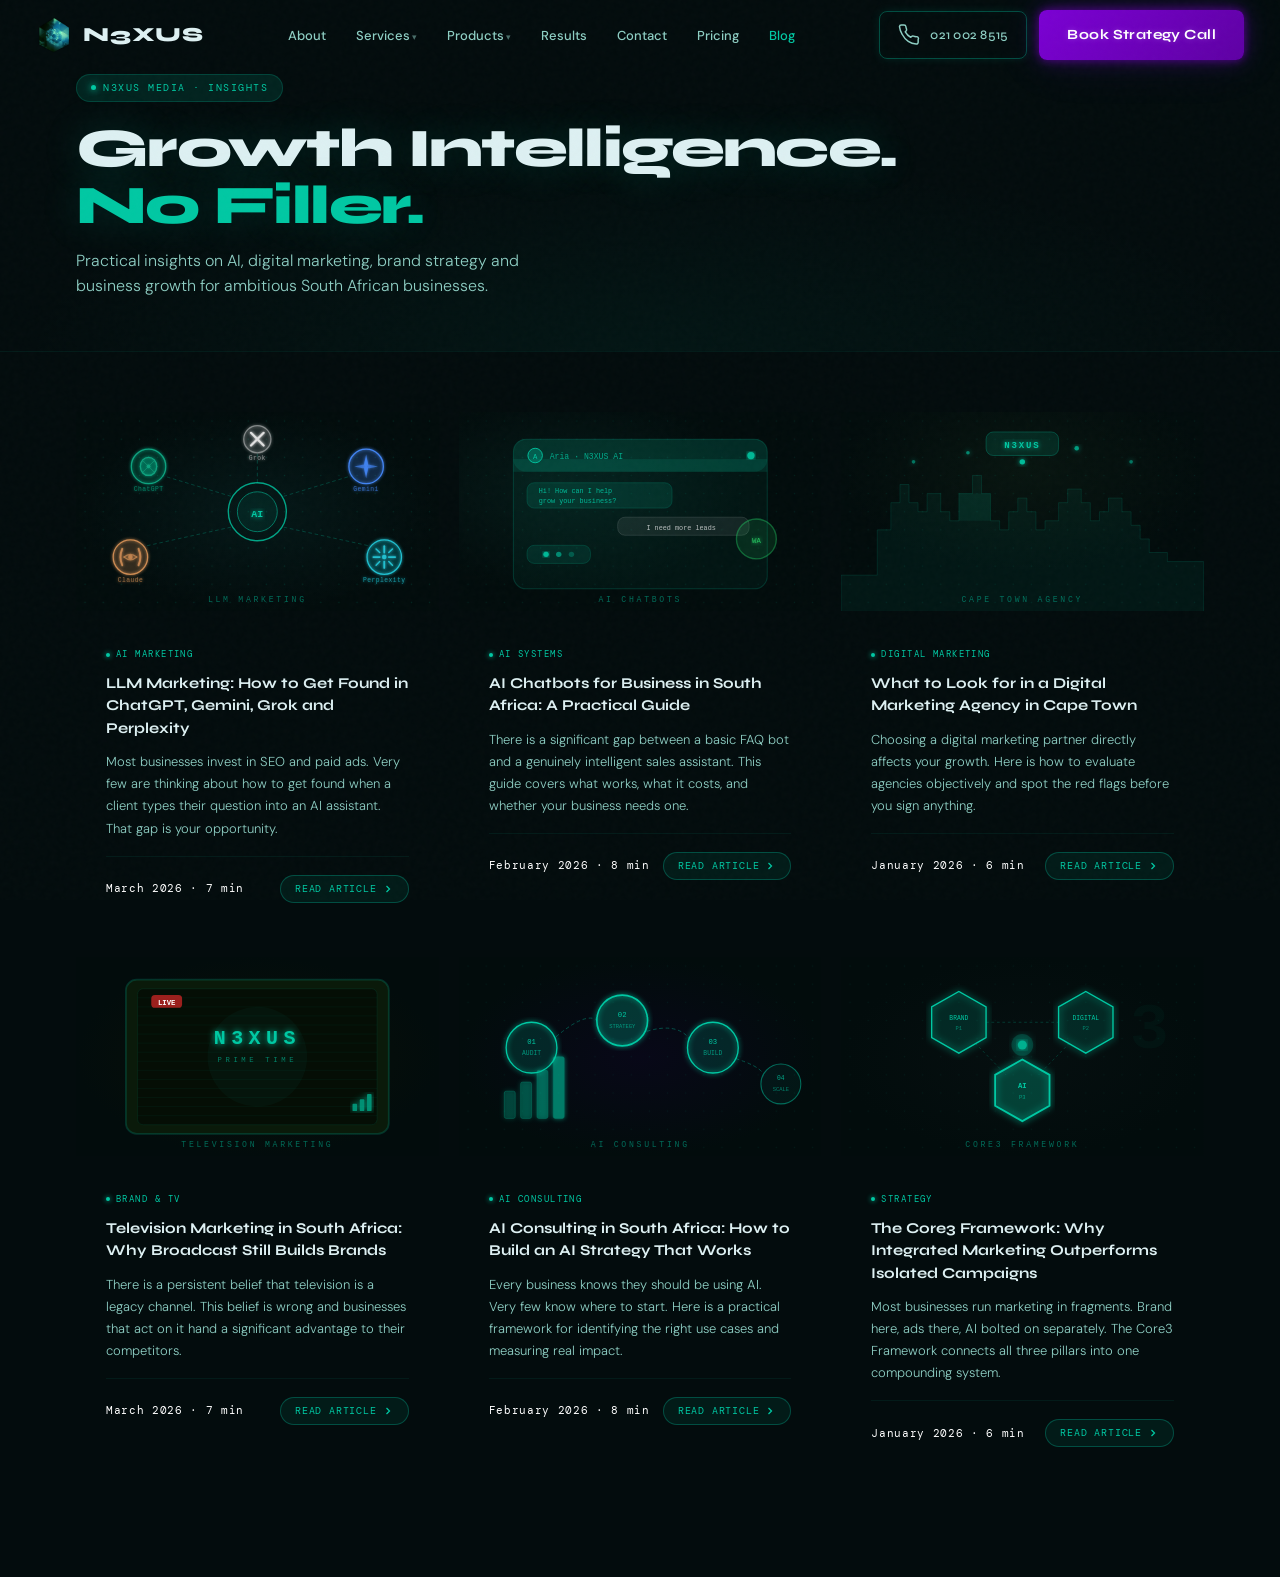
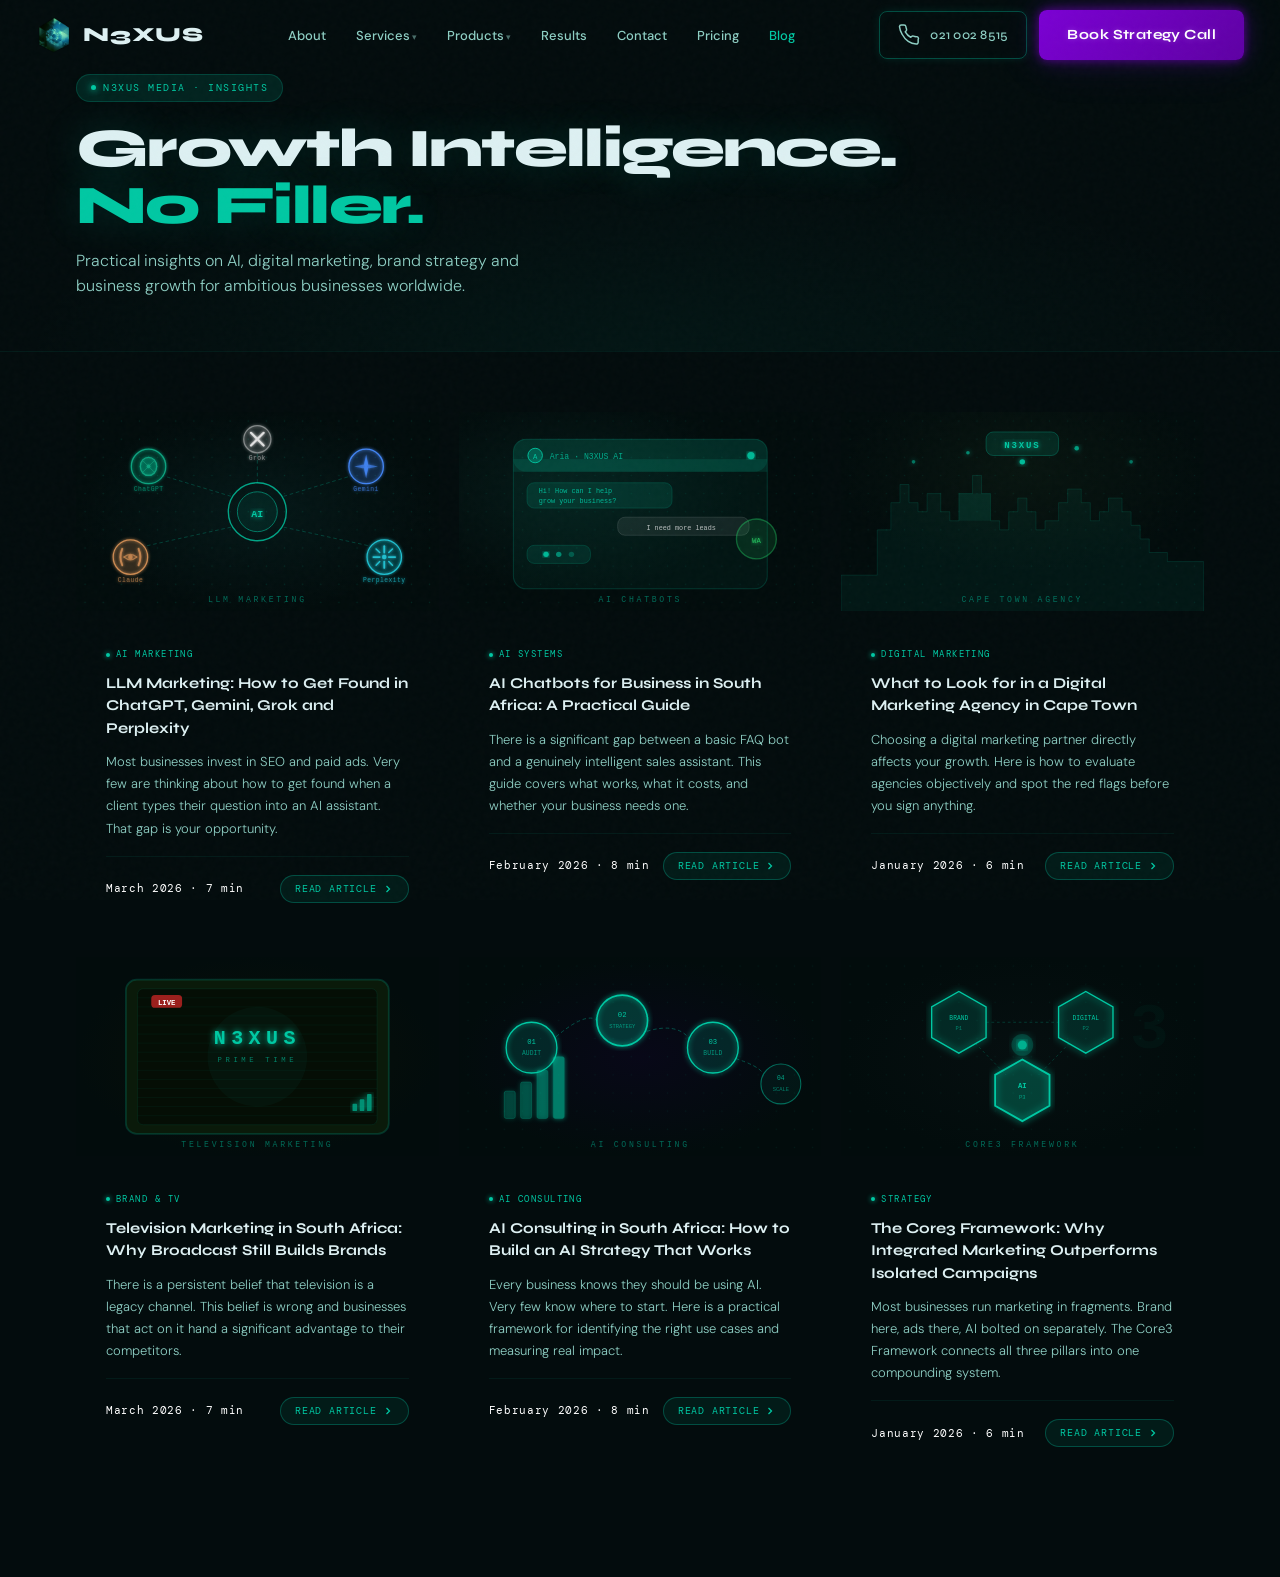
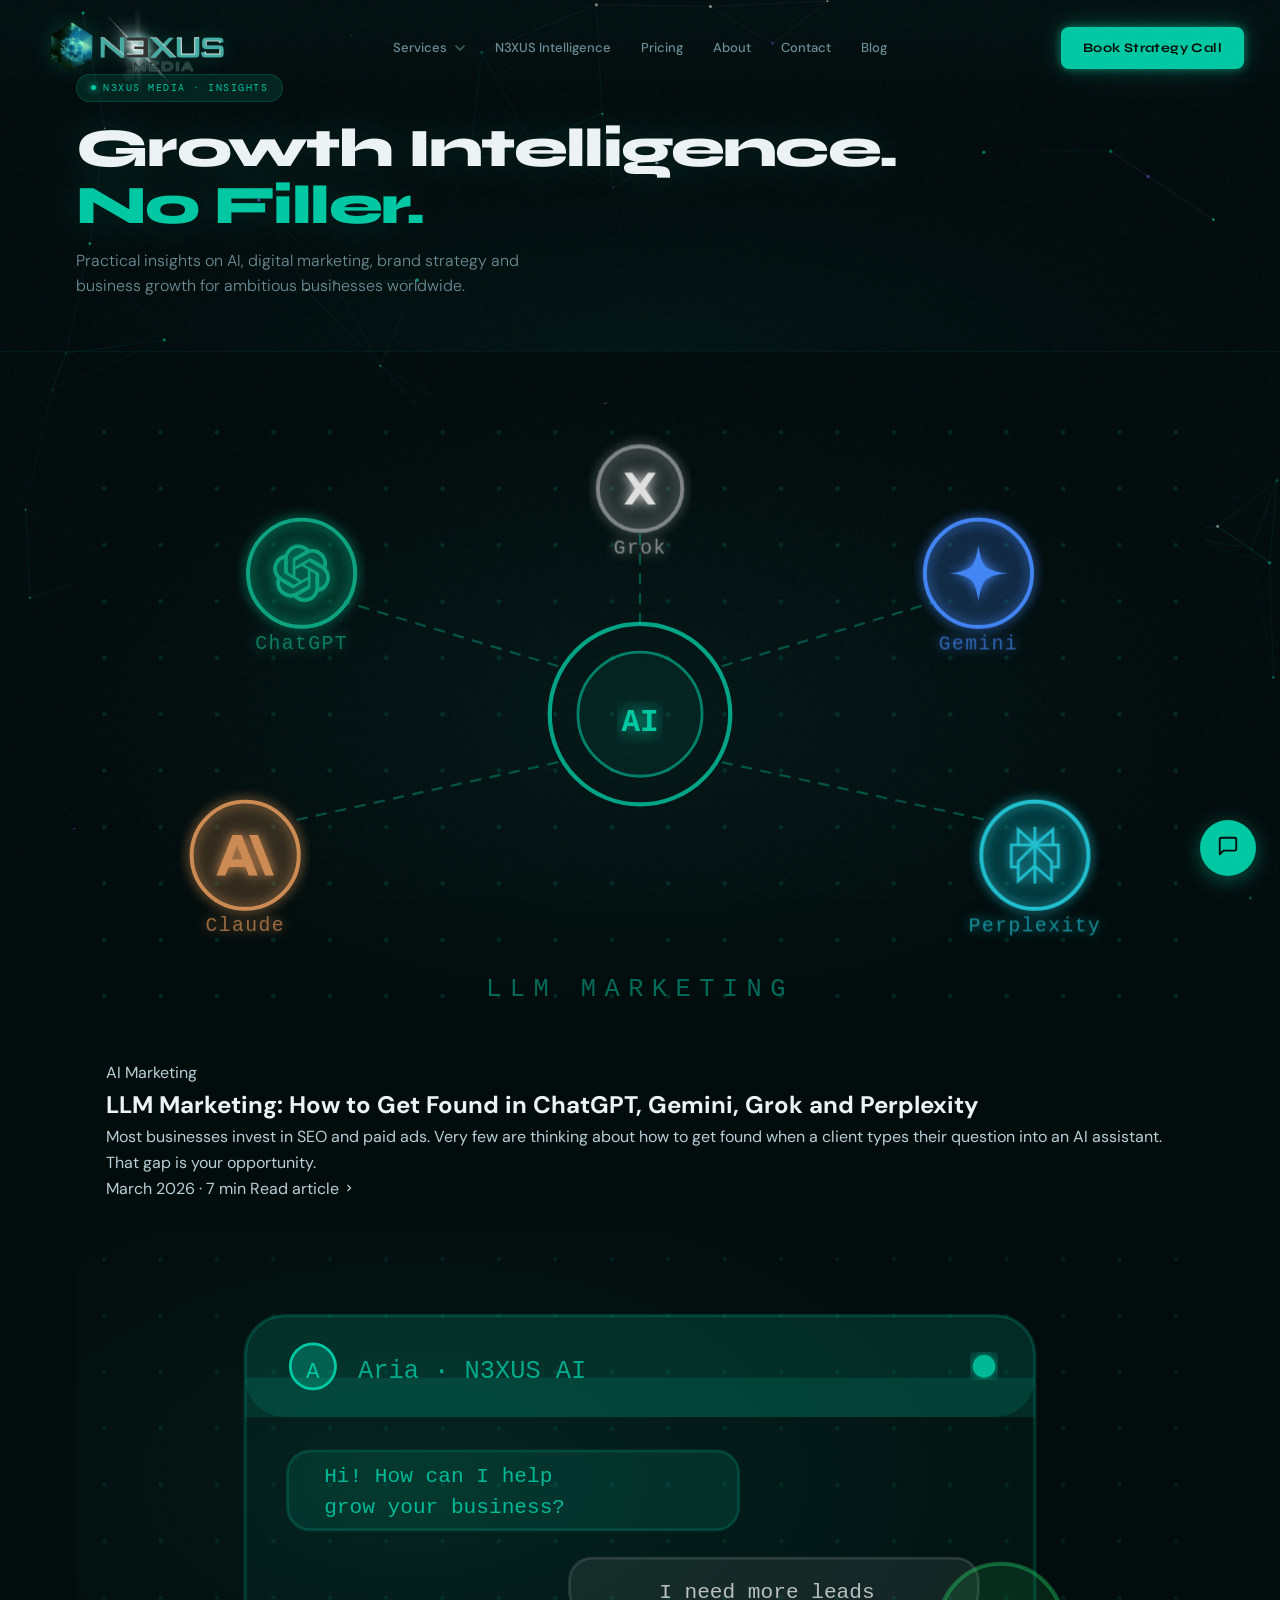
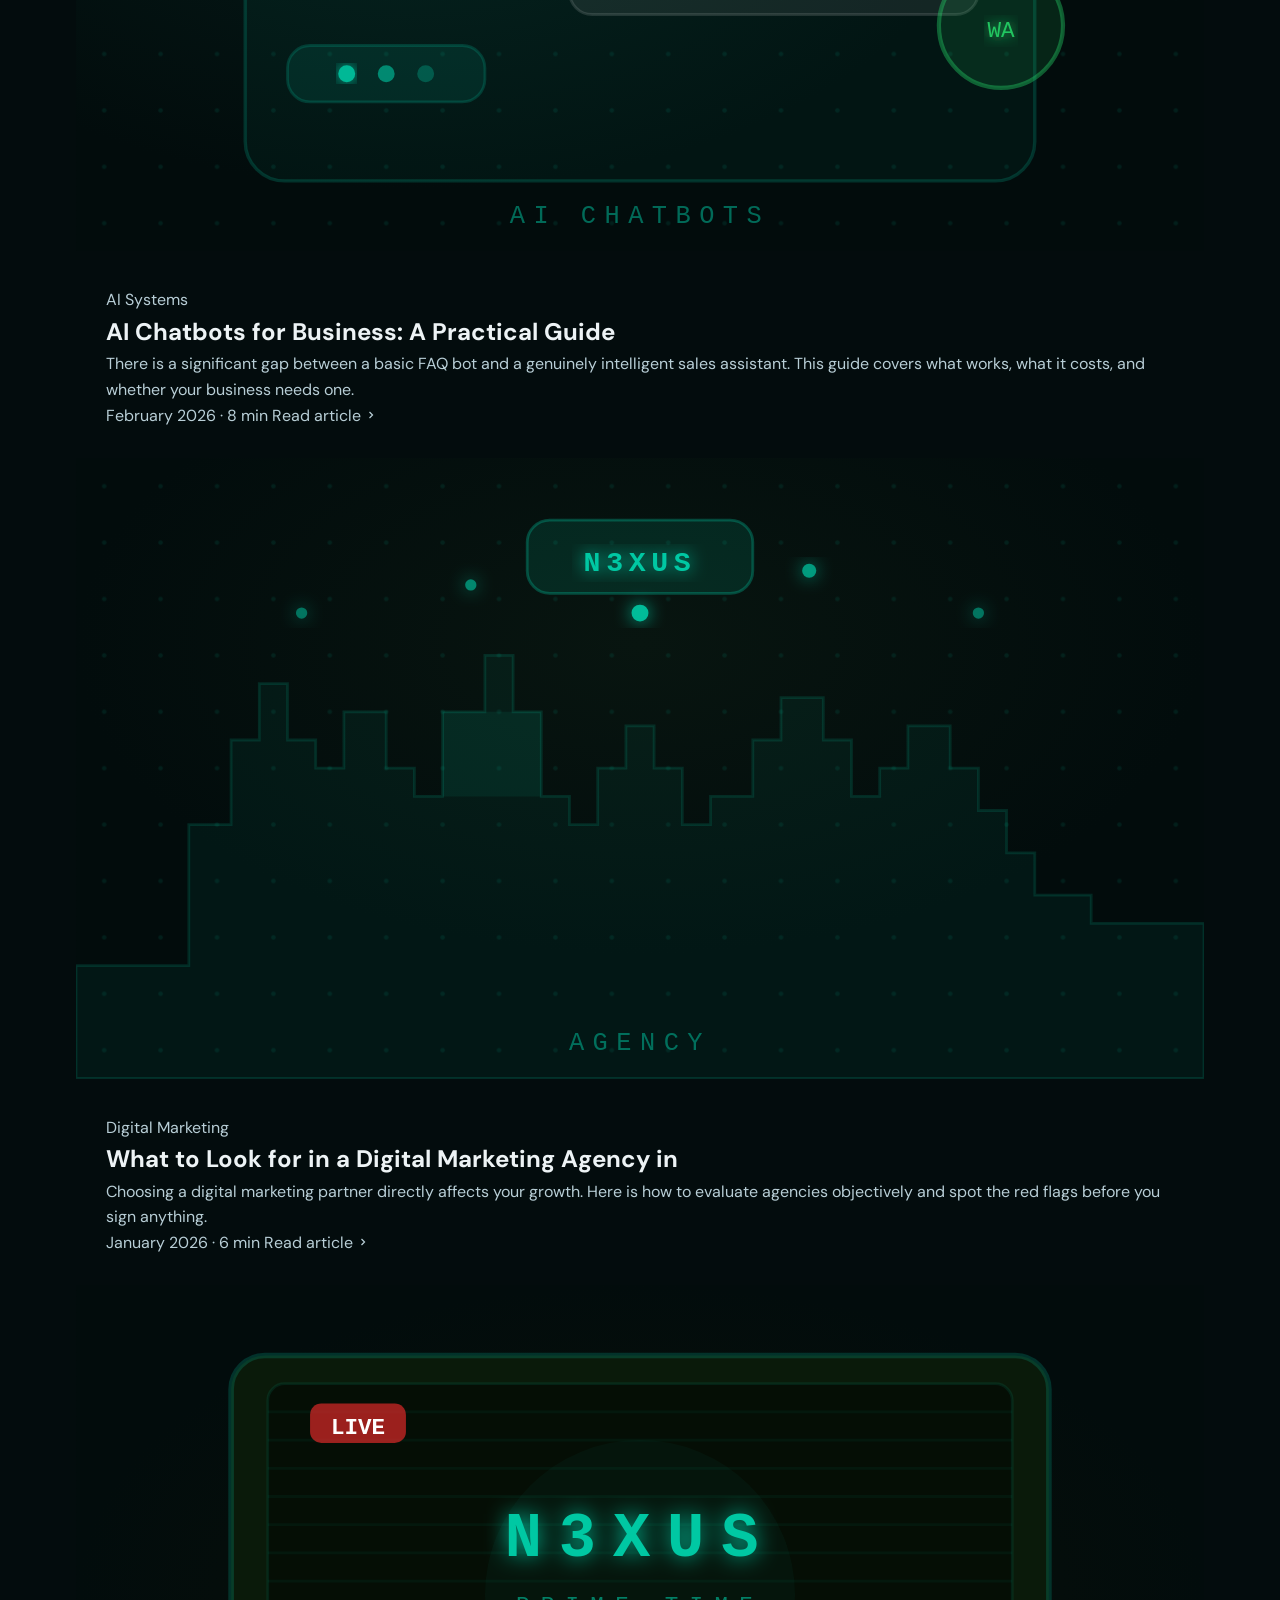
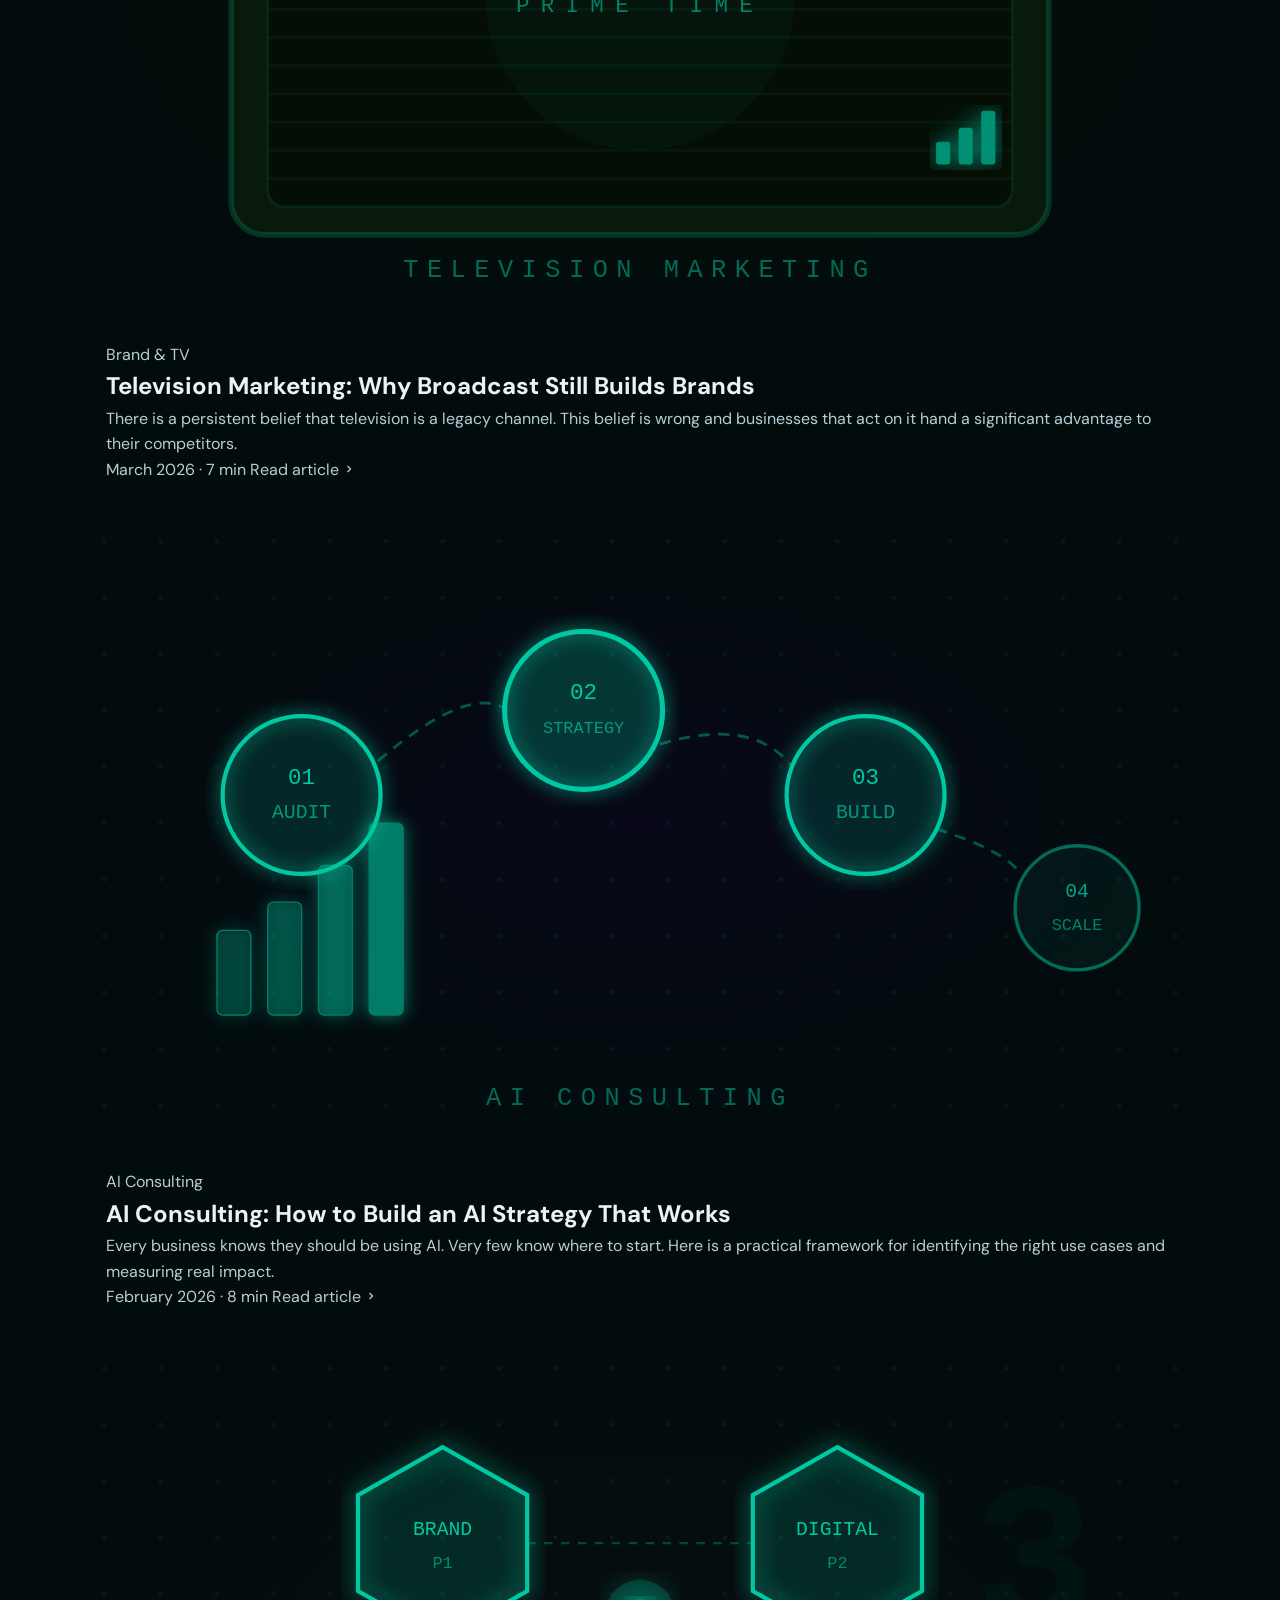
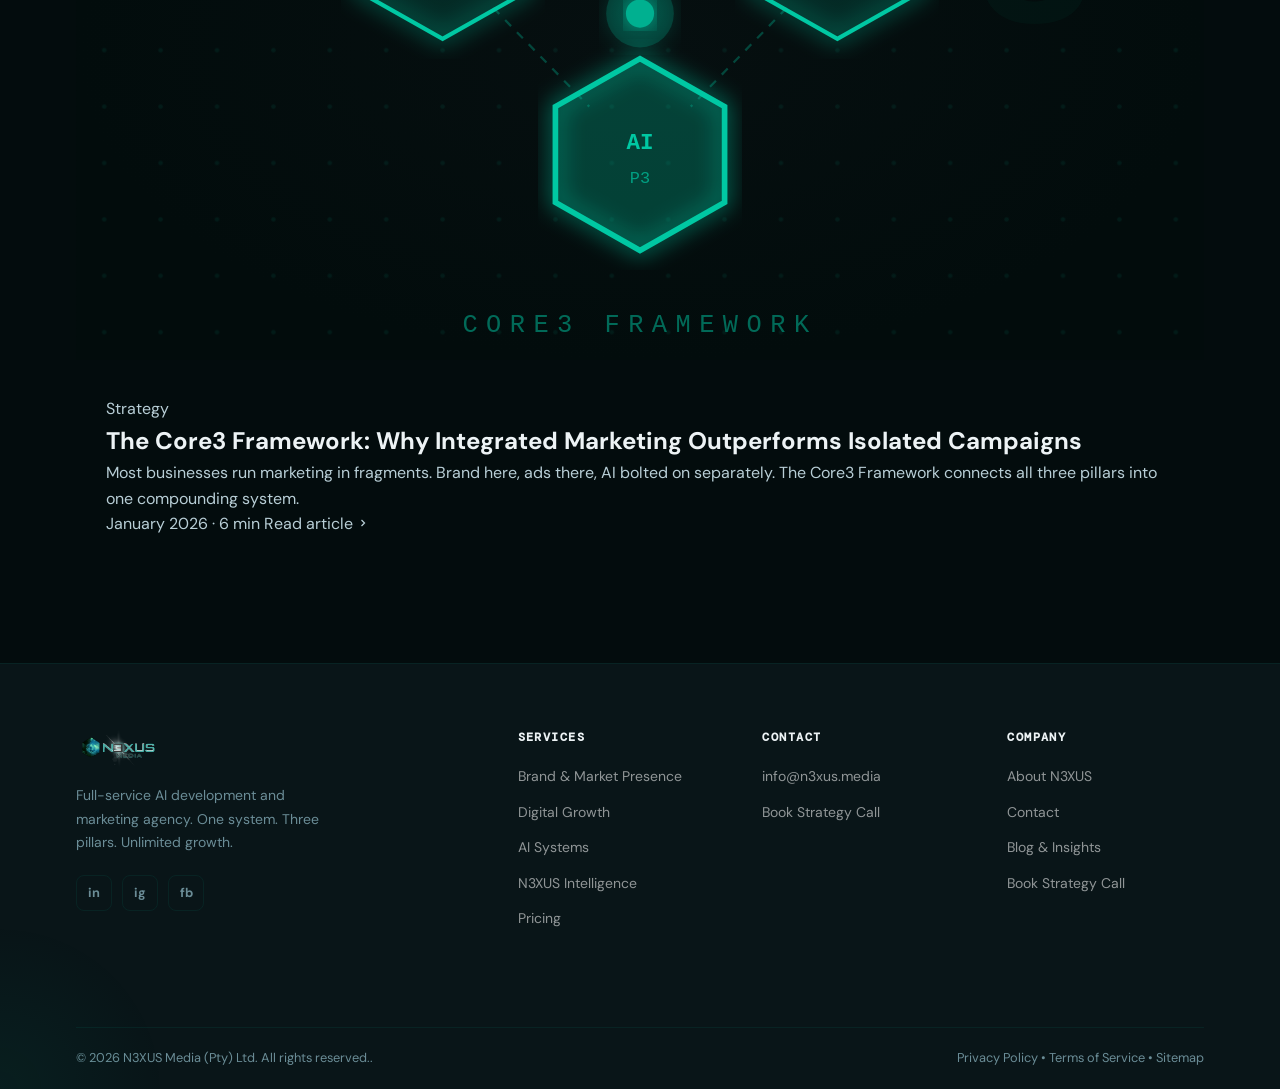
